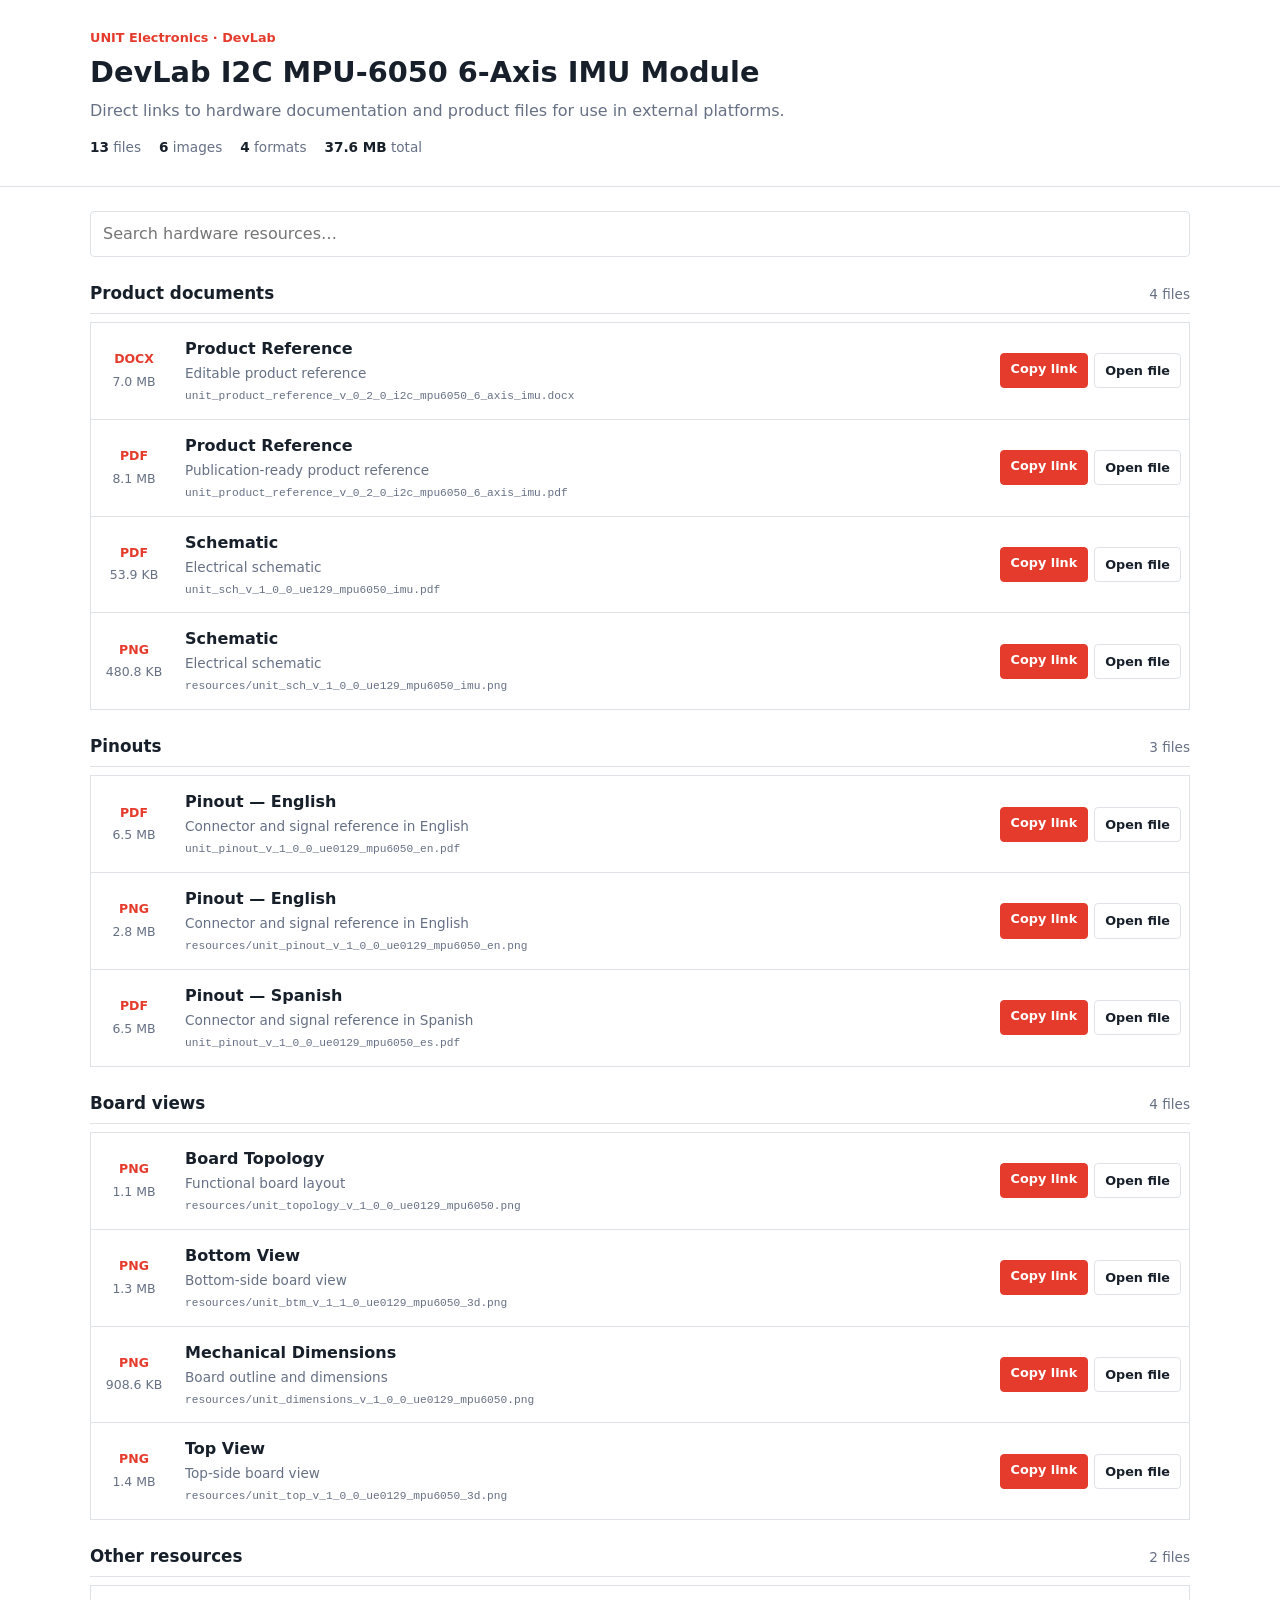
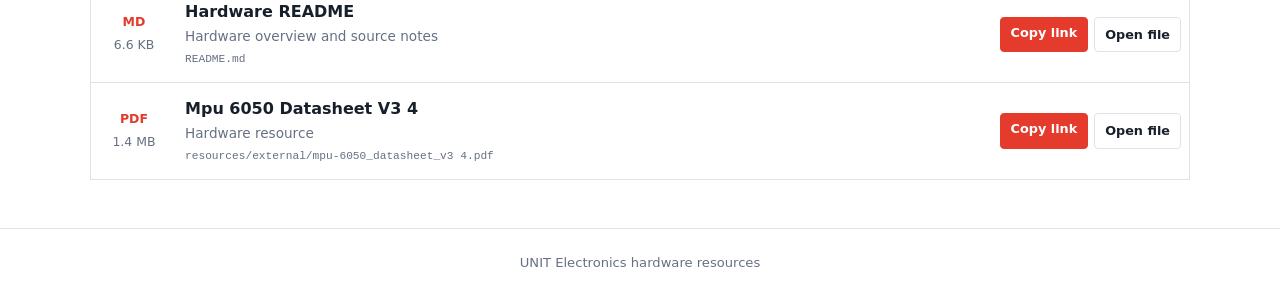
==== docs/hardware/index.html @ fb1d8a58 "Auto-update hardware documentation [skip ci]" ====
<!DOCTYPE html>
<html lang="en">
<head>
  <meta charset="UTF-8">
  <meta name="viewport" content="width=device-width, initial-scale=1.0">
  <meta name="description" content="DevLab I2C MPU-6050 6-Axis IMU Module hardware documentation and downloads">
  <title>DevLab I2C MPU-6050 6-Axis IMU Module | Hardware Resources</title>
  <style>
    :root {
      --ink: #17202a;
      --muted: #667085;
      --line: #dfe3e8;
      --brand: #e53b2c;
    }
    * { box-sizing: border-box; }
    body {
      margin: 0;
      color: var(--ink);
      font: 16px/1.5 Inter, ui-sans-serif, system-ui, -apple-system, sans-serif;
    }
    .site-header { border-bottom: 1px solid var(--line); }
    .header-content, main {
      width: min(1100px, calc(100% - 32px));
      margin: 0 auto;
    }
    .header-content { padding: 28px 0; }
    .eyebrow {
      margin: 0 0 4px;
      color: var(--brand);
      font-size: .8rem;
      font-weight: 700;
    }
    h1 { margin: 0; font-size: 1.8rem; }
    .subtitle { margin: 5px 0 0; color: var(--muted); }
    .summary {
      display: flex;
      flex-wrap: wrap;
      gap: 18px;
      margin-top: 14px;
      color: var(--muted);
      font-size: .85rem;
    }
    .summary strong { color: var(--ink); }
    main { padding: 24px 0 48px; }
    .toolbar { margin-bottom: 24px; }
    .search {
      width: 100%;
      padding: 10px 12px;
      border: 1px solid var(--line);
      border-radius: 4px;
      color: var(--ink);
      font: inherit;
    }
    .search:focus { outline: 2px solid #f6c4bf; border-color: var(--brand); }
    .resource-section { margin-top: 24px; }
    .section-heading {
      display: flex;
      align-items: baseline;
      justify-content: space-between;
      margin-bottom: 8px;
      border-bottom: 1px solid var(--line);
    }
    .section-heading h2 { margin: 0 0 7px; font-size: 1.05rem; }
    .section-heading span { color: var(--muted); font-size: .85rem; }
    .resource-list { border-top: 1px solid var(--line); }
    .resource-item {
      display: grid;
      grid-template-columns: 70px minmax(0, 1fr) auto;
      align-items: center;
      gap: 16px;
      padding: 14px 8px;
      border: 1px solid var(--line);
      border-top: 0;
    }
    .file-meta { display: grid; gap: 4px; text-align: center; }
    .file-type {
      color: var(--brand);
      font-size: .78rem;
    }
    .file-size { color: var(--muted); font-size: .78rem; }
    .resource-details { min-width: 0; }
    .resource-item h3 { margin: 0; font-size: 1rem; }
    .resource-item p {
      display: inline;
      margin: 0 8px 0 0;
      color: var(--muted);
      font-size: .85rem;
    }
    .resource-item code {
      display: block;
      overflow: hidden;
      margin-top: 3px;
      color: var(--muted);
      font-size: .7rem;
      text-overflow: ellipsis;
      white-space: nowrap;
    }
    .actions { display: flex; gap: 6px; }
    .button {
      display: inline-flex;
      justify-content: center;
      padding: 7px 10px;
      border: 1px solid var(--line);
      border-radius: 4px;
      color: var(--ink);
      background: #fff;
      cursor: pointer;
      text-decoration: none;
      font-size: .8rem;
      font-weight: 600;
      font-family: inherit;
    }
    .button:hover { border-color: #aeb4bd; }
    .button.primary { color: #fff; border-color: var(--brand); background: var(--brand); }
    .empty-state { display: none; padding: 32px 0; color: var(--muted); text-align: center; }
    footer { padding: 24px 16px; border-top: 1px solid var(--line); color: var(--muted); text-align: center; font-size: .82rem; }
    [hidden] { display: none !important; }
    .visually-hidden {
      position: absolute;
      width: 1px;
      height: 1px;
      padding: 0;
      margin: -1px;
      overflow: hidden;
      clip: rect(0, 0, 0, 0);
      white-space: nowrap;
      border: 0;
    }
    @media (max-width: 680px) {
      .resource-item { grid-template-columns: 52px minmax(0, 1fr); }
      .actions { grid-column: 1 / -1; padding-left: 68px; }
    }
  </style>
</head>
<body>
  <header class="site-header">
    <div class="header-content">
      <p class="eyebrow">UNIT Electronics · DevLab</p>
      <h1>DevLab I2C MPU-6050 6-Axis IMU Module</h1>
      <p class="subtitle">Direct links to hardware documentation and product files for use in external platforms.</p>
      <div class="summary" aria-label="Resource summary">
        <span><strong>13</strong> files</span>
        <span><strong>6</strong> images</span>
        <span><strong>4</strong> formats</span>
        <span><strong>37.6 MB</strong> total</span>
      </div>
    </div>
  </header>
  <main>
    <div class="toolbar">
      <label for="resource-search" class="visually-hidden">Search hardware resources</label>
      <input id="resource-search" class="search" type="search" placeholder="Search hardware resources…" autocomplete="off">
    </div>

      <section class="resource-section">
        <div class="section-heading">
          <h2>Product documents</h2>
          <span>4 files</span>
        </div>
        <div class="resource-list">
        <article class="resource-item" data-search="product reference unit_product_reference_v_0_2_0_i2c_mpu6050_6_axis_imu.docx editable product reference">
          <div class="file-meta">
            <strong class="file-type">DOCX</strong>
            <span class="file-size">7.0 MB</span>
          </div>
          <div class="resource-details">
            <h3>Product Reference</h3>
            <p>Editable product reference</p>
            <code title="unit_product_reference_v_0_2_0_i2c_mpu6050_6_axis_imu.docx">unit_product_reference_v_0_2_0_i2c_mpu6050_6_axis_imu.docx</code>
          </div>
          <div class="actions">
            <button class="button primary copy-link" type="button" data-url="unit_product_reference_v_0_2_0_i2c_mpu6050_6_axis_imu.docx">Copy link</button>
            <a class="button" href="unit_product_reference_v_0_2_0_i2c_mpu6050_6_axis_imu.docx" target="_blank" rel="noopener">Open file</a>
          </div>
        </article>

        <article class="resource-item" data-search="product reference unit_product_reference_v_0_2_0_i2c_mpu6050_6_axis_imu.pdf publication-ready product reference">
          <div class="file-meta">
            <strong class="file-type">PDF</strong>
            <span class="file-size">8.1 MB</span>
          </div>
          <div class="resource-details">
            <h3>Product Reference</h3>
            <p>Publication-ready product reference</p>
            <code title="unit_product_reference_v_0_2_0_i2c_mpu6050_6_axis_imu.pdf">unit_product_reference_v_0_2_0_i2c_mpu6050_6_axis_imu.pdf</code>
          </div>
          <div class="actions">
            <button class="button primary copy-link" type="button" data-url="unit_product_reference_v_0_2_0_i2c_mpu6050_6_axis_imu.pdf">Copy link</button>
            <a class="button" href="unit_product_reference_v_0_2_0_i2c_mpu6050_6_axis_imu.pdf" target="_blank" rel="noopener">Open file</a>
          </div>
        </article>

        <article class="resource-item" data-search="schematic unit_sch_v_1_0_0_ue129_mpu6050_imu.pdf electrical schematic">
          <div class="file-meta">
            <strong class="file-type">PDF</strong>
            <span class="file-size">53.9 KB</span>
          </div>
          <div class="resource-details">
            <h3>Schematic</h3>
            <p>Electrical schematic</p>
            <code title="unit_sch_v_1_0_0_ue129_mpu6050_imu.pdf">unit_sch_v_1_0_0_ue129_mpu6050_imu.pdf</code>
          </div>
          <div class="actions">
            <button class="button primary copy-link" type="button" data-url="unit_sch_v_1_0_0_ue129_mpu6050_imu.pdf">Copy link</button>
            <a class="button" href="unit_sch_v_1_0_0_ue129_mpu6050_imu.pdf" target="_blank" rel="noopener">Open file</a>
          </div>
        </article>

        <article class="resource-item" data-search="schematic resources/unit_sch_v_1_0_0_ue129_mpu6050_imu.png electrical schematic">
          <div class="file-meta">
            <strong class="file-type">PNG</strong>
            <span class="file-size">480.8 KB</span>
          </div>
          <div class="resource-details">
            <h3>Schematic</h3>
            <p>Electrical schematic</p>
            <code title="resources/unit_sch_v_1_0_0_ue129_mpu6050_imu.png">resources/unit_sch_v_1_0_0_ue129_mpu6050_imu.png</code>
          </div>
          <div class="actions">
            <button class="button primary copy-link" type="button" data-url="resources/unit_sch_v_1_0_0_ue129_mpu6050_imu.png">Copy link</button>
            <a class="button" href="resources/unit_sch_v_1_0_0_ue129_mpu6050_imu.png" target="_blank" rel="noopener">Open file</a>
          </div>
        </article>
        </div>
      </section>
      <section class="resource-section">
        <div class="section-heading">
          <h2>Pinouts</h2>
          <span>3 files</span>
        </div>
        <div class="resource-list">
        <article class="resource-item" data-search="pinout — english unit_pinout_v_1_0_0_ue0129_mpu6050_en.pdf connector and signal reference in english">
          <div class="file-meta">
            <strong class="file-type">PDF</strong>
            <span class="file-size">6.5 MB</span>
          </div>
          <div class="resource-details">
            <h3>Pinout — English</h3>
            <p>Connector and signal reference in English</p>
            <code title="unit_pinout_v_1_0_0_ue0129_mpu6050_en.pdf">unit_pinout_v_1_0_0_ue0129_mpu6050_en.pdf</code>
          </div>
          <div class="actions">
            <button class="button primary copy-link" type="button" data-url="unit_pinout_v_1_0_0_ue0129_mpu6050_en.pdf">Copy link</button>
            <a class="button" href="unit_pinout_v_1_0_0_ue0129_mpu6050_en.pdf" target="_blank" rel="noopener">Open file</a>
          </div>
        </article>

        <article class="resource-item" data-search="pinout — english resources/unit_pinout_v_1_0_0_ue0129_mpu6050_en.png connector and signal reference in english">
          <div class="file-meta">
            <strong class="file-type">PNG</strong>
            <span class="file-size">2.8 MB</span>
          </div>
          <div class="resource-details">
            <h3>Pinout — English</h3>
            <p>Connector and signal reference in English</p>
            <code title="resources/unit_pinout_v_1_0_0_ue0129_mpu6050_en.png">resources/unit_pinout_v_1_0_0_ue0129_mpu6050_en.png</code>
          </div>
          <div class="actions">
            <button class="button primary copy-link" type="button" data-url="resources/unit_pinout_v_1_0_0_ue0129_mpu6050_en.png">Copy link</button>
            <a class="button" href="resources/unit_pinout_v_1_0_0_ue0129_mpu6050_en.png" target="_blank" rel="noopener">Open file</a>
          </div>
        </article>

        <article class="resource-item" data-search="pinout — spanish unit_pinout_v_1_0_0_ue0129_mpu6050_es.pdf connector and signal reference in spanish">
          <div class="file-meta">
            <strong class="file-type">PDF</strong>
            <span class="file-size">6.5 MB</span>
          </div>
          <div class="resource-details">
            <h3>Pinout — Spanish</h3>
            <p>Connector and signal reference in Spanish</p>
            <code title="unit_pinout_v_1_0_0_ue0129_mpu6050_es.pdf">unit_pinout_v_1_0_0_ue0129_mpu6050_es.pdf</code>
          </div>
          <div class="actions">
            <button class="button primary copy-link" type="button" data-url="unit_pinout_v_1_0_0_ue0129_mpu6050_es.pdf">Copy link</button>
            <a class="button" href="unit_pinout_v_1_0_0_ue0129_mpu6050_es.pdf" target="_blank" rel="noopener">Open file</a>
          </div>
        </article>
        </div>
      </section>
      <section class="resource-section">
        <div class="section-heading">
          <h2>Board views</h2>
          <span>4 files</span>
        </div>
        <div class="resource-list">
        <article class="resource-item" data-search="board topology resources/unit_topology_v_1_0_0_ue0129_mpu6050.png functional board layout">
          <div class="file-meta">
            <strong class="file-type">PNG</strong>
            <span class="file-size">1.1 MB</span>
          </div>
          <div class="resource-details">
            <h3>Board Topology</h3>
            <p>Functional board layout</p>
            <code title="resources/unit_topology_v_1_0_0_ue0129_mpu6050.png">resources/unit_topology_v_1_0_0_ue0129_mpu6050.png</code>
          </div>
          <div class="actions">
            <button class="button primary copy-link" type="button" data-url="resources/unit_topology_v_1_0_0_ue0129_mpu6050.png">Copy link</button>
            <a class="button" href="resources/unit_topology_v_1_0_0_ue0129_mpu6050.png" target="_blank" rel="noopener">Open file</a>
          </div>
        </article>

        <article class="resource-item" data-search="bottom view resources/unit_btm_v_1_1_0_ue0129_mpu6050_3d.png bottom-side board view">
          <div class="file-meta">
            <strong class="file-type">PNG</strong>
            <span class="file-size">1.3 MB</span>
          </div>
          <div class="resource-details">
            <h3>Bottom View</h3>
            <p>Bottom-side board view</p>
            <code title="resources/unit_btm_v_1_1_0_ue0129_mpu6050_3d.png">resources/unit_btm_v_1_1_0_ue0129_mpu6050_3d.png</code>
          </div>
          <div class="actions">
            <button class="button primary copy-link" type="button" data-url="resources/unit_btm_v_1_1_0_ue0129_mpu6050_3d.png">Copy link</button>
            <a class="button" href="resources/unit_btm_v_1_1_0_ue0129_mpu6050_3d.png" target="_blank" rel="noopener">Open file</a>
          </div>
        </article>

        <article class="resource-item" data-search="mechanical dimensions resources/unit_dimensions_v_1_0_0_ue0129_mpu6050.png board outline and dimensions">
          <div class="file-meta">
            <strong class="file-type">PNG</strong>
            <span class="file-size">908.6 KB</span>
          </div>
          <div class="resource-details">
            <h3>Mechanical Dimensions</h3>
            <p>Board outline and dimensions</p>
            <code title="resources/unit_dimensions_v_1_0_0_ue0129_mpu6050.png">resources/unit_dimensions_v_1_0_0_ue0129_mpu6050.png</code>
          </div>
          <div class="actions">
            <button class="button primary copy-link" type="button" data-url="resources/unit_dimensions_v_1_0_0_ue0129_mpu6050.png">Copy link</button>
            <a class="button" href="resources/unit_dimensions_v_1_0_0_ue0129_mpu6050.png" target="_blank" rel="noopener">Open file</a>
          </div>
        </article>

        <article class="resource-item" data-search="top view resources/unit_top_v_1_0_0_ue0129_mpu6050_3d.png top-side board view">
          <div class="file-meta">
            <strong class="file-type">PNG</strong>
            <span class="file-size">1.4 MB</span>
          </div>
          <div class="resource-details">
            <h3>Top View</h3>
            <p>Top-side board view</p>
            <code title="resources/unit_top_v_1_0_0_ue0129_mpu6050_3d.png">resources/unit_top_v_1_0_0_ue0129_mpu6050_3d.png</code>
          </div>
          <div class="actions">
            <button class="button primary copy-link" type="button" data-url="resources/unit_top_v_1_0_0_ue0129_mpu6050_3d.png">Copy link</button>
            <a class="button" href="resources/unit_top_v_1_0_0_ue0129_mpu6050_3d.png" target="_blank" rel="noopener">Open file</a>
          </div>
        </article>
        </div>
      </section>
      <section class="resource-section">
        <div class="section-heading">
          <h2>Other resources</h2>
          <span>2 files</span>
        </div>
        <div class="resource-list">
        <article class="resource-item" data-search="hardware readme readme.md hardware overview and source notes">
          <div class="file-meta">
            <strong class="file-type">MD</strong>
            <span class="file-size">6.6 KB</span>
          </div>
          <div class="resource-details">
            <h3>Hardware README</h3>
            <p>Hardware overview and source notes</p>
            <code title="README.md">README.md</code>
          </div>
          <div class="actions">
            <button class="button primary copy-link" type="button" data-url="README.md">Copy link</button>
            <a class="button" href="README.md" target="_blank" rel="noopener">Open file</a>
          </div>
        </article>

        <article class="resource-item" data-search="mpu 6050 datasheet v3 4 resources/external/mpu-6050_datasheet_v3 4.pdf hardware resource">
          <div class="file-meta">
            <strong class="file-type">PDF</strong>
            <span class="file-size">1.4 MB</span>
          </div>
          <div class="resource-details">
            <h3>Mpu 6050 Datasheet V3 4</h3>
            <p>Hardware resource</p>
            <code title="resources/external/mpu-6050_datasheet_v3 4.pdf">resources/external/mpu-6050_datasheet_v3 4.pdf</code>
          </div>
          <div class="actions">
            <button class="button primary copy-link" type="button" data-url="resources/external/mpu-6050_datasheet_v3%204.pdf">Copy link</button>
            <a class="button" href="resources/external/mpu-6050_datasheet_v3%204.pdf" target="_blank" rel="noopener">Open file</a>
          </div>
        </article>
        </div>
      </section>
    <p id="empty-state" class="empty-state">No resources match your search.</p>
  </main>
  <footer>UNIT Electronics hardware resources</footer>
  <script>
    const search = document.getElementById('resource-search');
    const sections = [...document.querySelectorAll('.resource-section')];
    const emptyState = document.getElementById('empty-state');
    const copyText = async (text) => {
      try {
        await navigator.clipboard.writeText(text);
      } catch (error) {
        const input = document.createElement('textarea');
        input.value = text;
        input.style.position = 'fixed';
        input.style.opacity = '0';
        document.body.appendChild(input);
        input.select();
        document.execCommand('copy');
        input.remove();
      }
    };
    document.querySelectorAll('.copy-link').forEach((button) => {
      button.addEventListener('click', async () => {
        const absoluteUrl = new URL(button.dataset.url, document.baseURI).href;
        await copyText(absoluteUrl);
        const originalLabel = button.textContent;
        button.textContent = 'Copied';
        setTimeout(() => { button.textContent = originalLabel; }, 1600);
      });
    });
    search.addEventListener('input', () => {
      const query = search.value.trim().toLowerCase();
      let visibleCards = 0;
      sections.forEach((section) => {
        let sectionCards = 0;
        section.querySelectorAll('.resource-item').forEach((card) => {
          const match = card.dataset.search.includes(query);
          card.hidden = !match;
          sectionCards += Number(match);
        });
        section.hidden = sectionCards === 0;
        visibleCards += sectionCards;
      });
      emptyState.style.display = visibleCards ? 'none' : 'block';
    });
  </script>
</body>
</html>
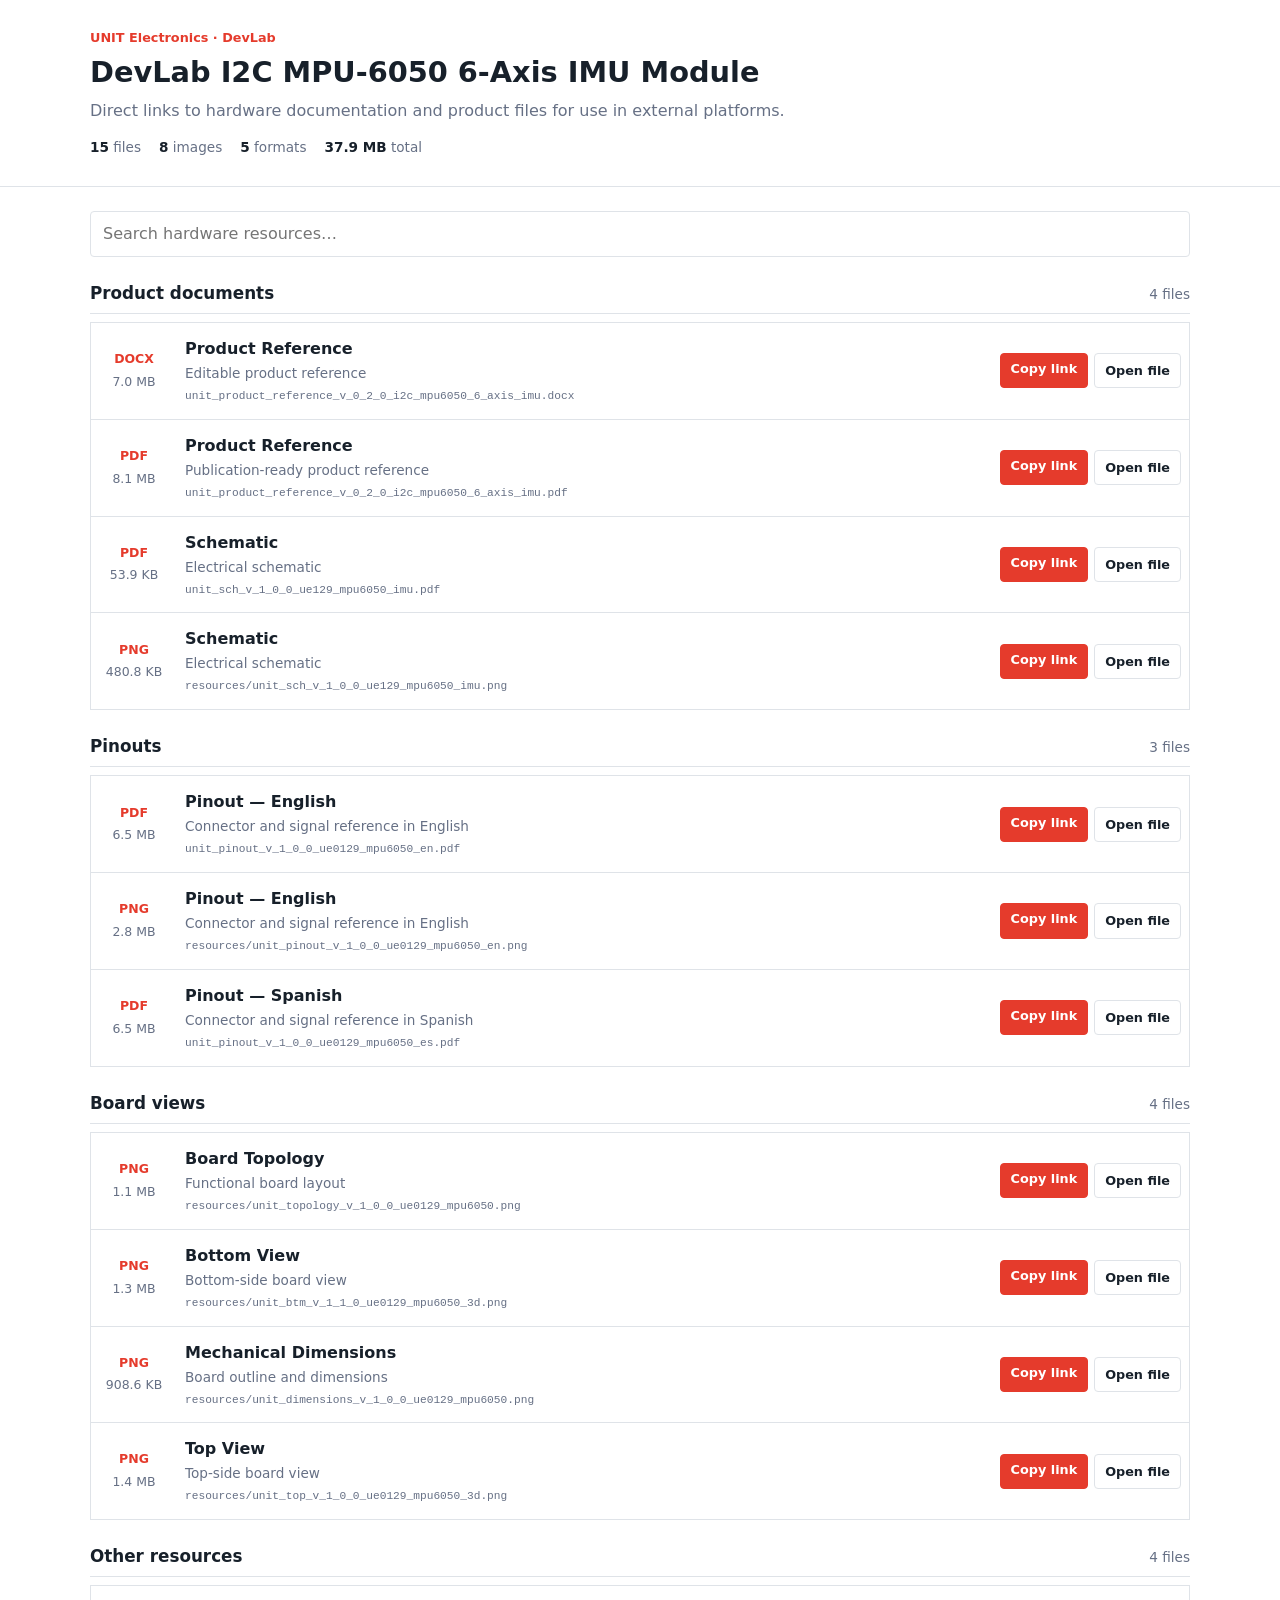
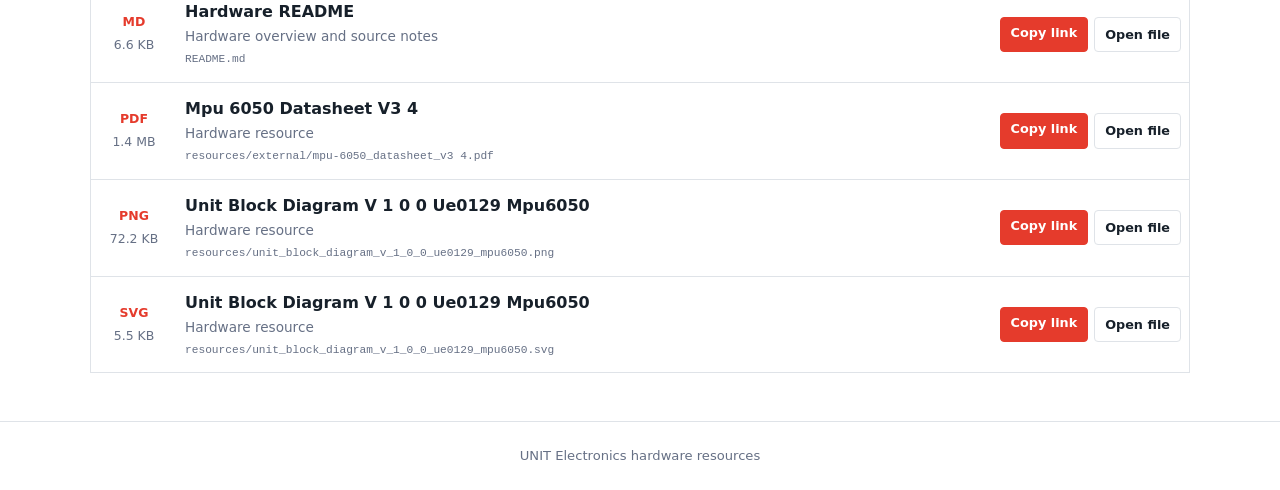
==== commit eeb06359: "Auto-update hardware documentation [skip ci]" ====
--- a/docs/hardware/index.html
+++ b/docs/hardware/index.html
@@ -139,10 +139,10 @@
       <h1>DevLab I2C MPU-6050 6-Axis IMU Module</h1>
       <p class="subtitle">Direct links to hardware documentation and product files for use in external platforms.</p>
       <div class="summary" aria-label="Resource summary">
-        <span><strong>13</strong> files</span>
-        <span><strong>6</strong> images</span>
-        <span><strong>4</strong> formats</span>
-        <span><strong>37.6 MB</strong> total</span>
+        <span><strong>15</strong> files</span>
+        <span><strong>8</strong> images</span>
+        <span><strong>5</strong> formats</span>
+        <span><strong>37.9 MB</strong> total</span>
       </div>
     </div>
   </header>
@@ -352,7 +352,7 @@
       <section class="resource-section">
         <div class="section-heading">
           <h2>Other resources</h2>
-          <span>2 files</span>
+          <span>4 files</span>
         </div>
         <div class="resource-list">
         <article class="resource-item" data-search="hardware readme readme.md hardware overview and source notes">
@@ -384,6 +384,38 @@
           <div class="actions">
             <button class="button primary copy-link" type="button" data-url="resources/external/mpu-6050_datasheet_v3%204.pdf">Copy link</button>
             <a class="button" href="resources/external/mpu-6050_datasheet_v3%204.pdf" target="_blank" rel="noopener">Open file</a>
+          </div>
+        </article>
+
+        <article class="resource-item" data-search="unit block diagram v 1 0 0 ue0129 mpu6050 resources/unit_block_diagram_v_1_0_0_ue0129_mpu6050.png hardware resource">
+          <div class="file-meta">
+            <strong class="file-type">PNG</strong>
+            <span class="file-size">72.2 KB</span>
+          </div>
+          <div class="resource-details">
+            <h3>Unit Block Diagram V 1 0 0 Ue0129 Mpu6050</h3>
+            <p>Hardware resource</p>
+            <code title="resources/unit_block_diagram_v_1_0_0_ue0129_mpu6050.png">resources/unit_block_diagram_v_1_0_0_ue0129_mpu6050.png</code>
+          </div>
+          <div class="actions">
+            <button class="button primary copy-link" type="button" data-url="resources/unit_block_diagram_v_1_0_0_ue0129_mpu6050.png">Copy link</button>
+            <a class="button" href="resources/unit_block_diagram_v_1_0_0_ue0129_mpu6050.png" target="_blank" rel="noopener">Open file</a>
+          </div>
+        </article>
+
+        <article class="resource-item" data-search="unit block diagram v 1 0 0 ue0129 mpu6050 resources/unit_block_diagram_v_1_0_0_ue0129_mpu6050.svg hardware resource">
+          <div class="file-meta">
+            <strong class="file-type">SVG</strong>
+            <span class="file-size">5.5 KB</span>
+          </div>
+          <div class="resource-details">
+            <h3>Unit Block Diagram V 1 0 0 Ue0129 Mpu6050</h3>
+            <p>Hardware resource</p>
+            <code title="resources/unit_block_diagram_v_1_0_0_ue0129_mpu6050.svg">resources/unit_block_diagram_v_1_0_0_ue0129_mpu6050.svg</code>
+          </div>
+          <div class="actions">
+            <button class="button primary copy-link" type="button" data-url="resources/unit_block_diagram_v_1_0_0_ue0129_mpu6050.svg">Copy link</button>
+            <a class="button" href="resources/unit_block_diagram_v_1_0_0_ue0129_mpu6050.svg" target="_blank" rel="noopener">Open file</a>
           </div>
         </article>
         </div>
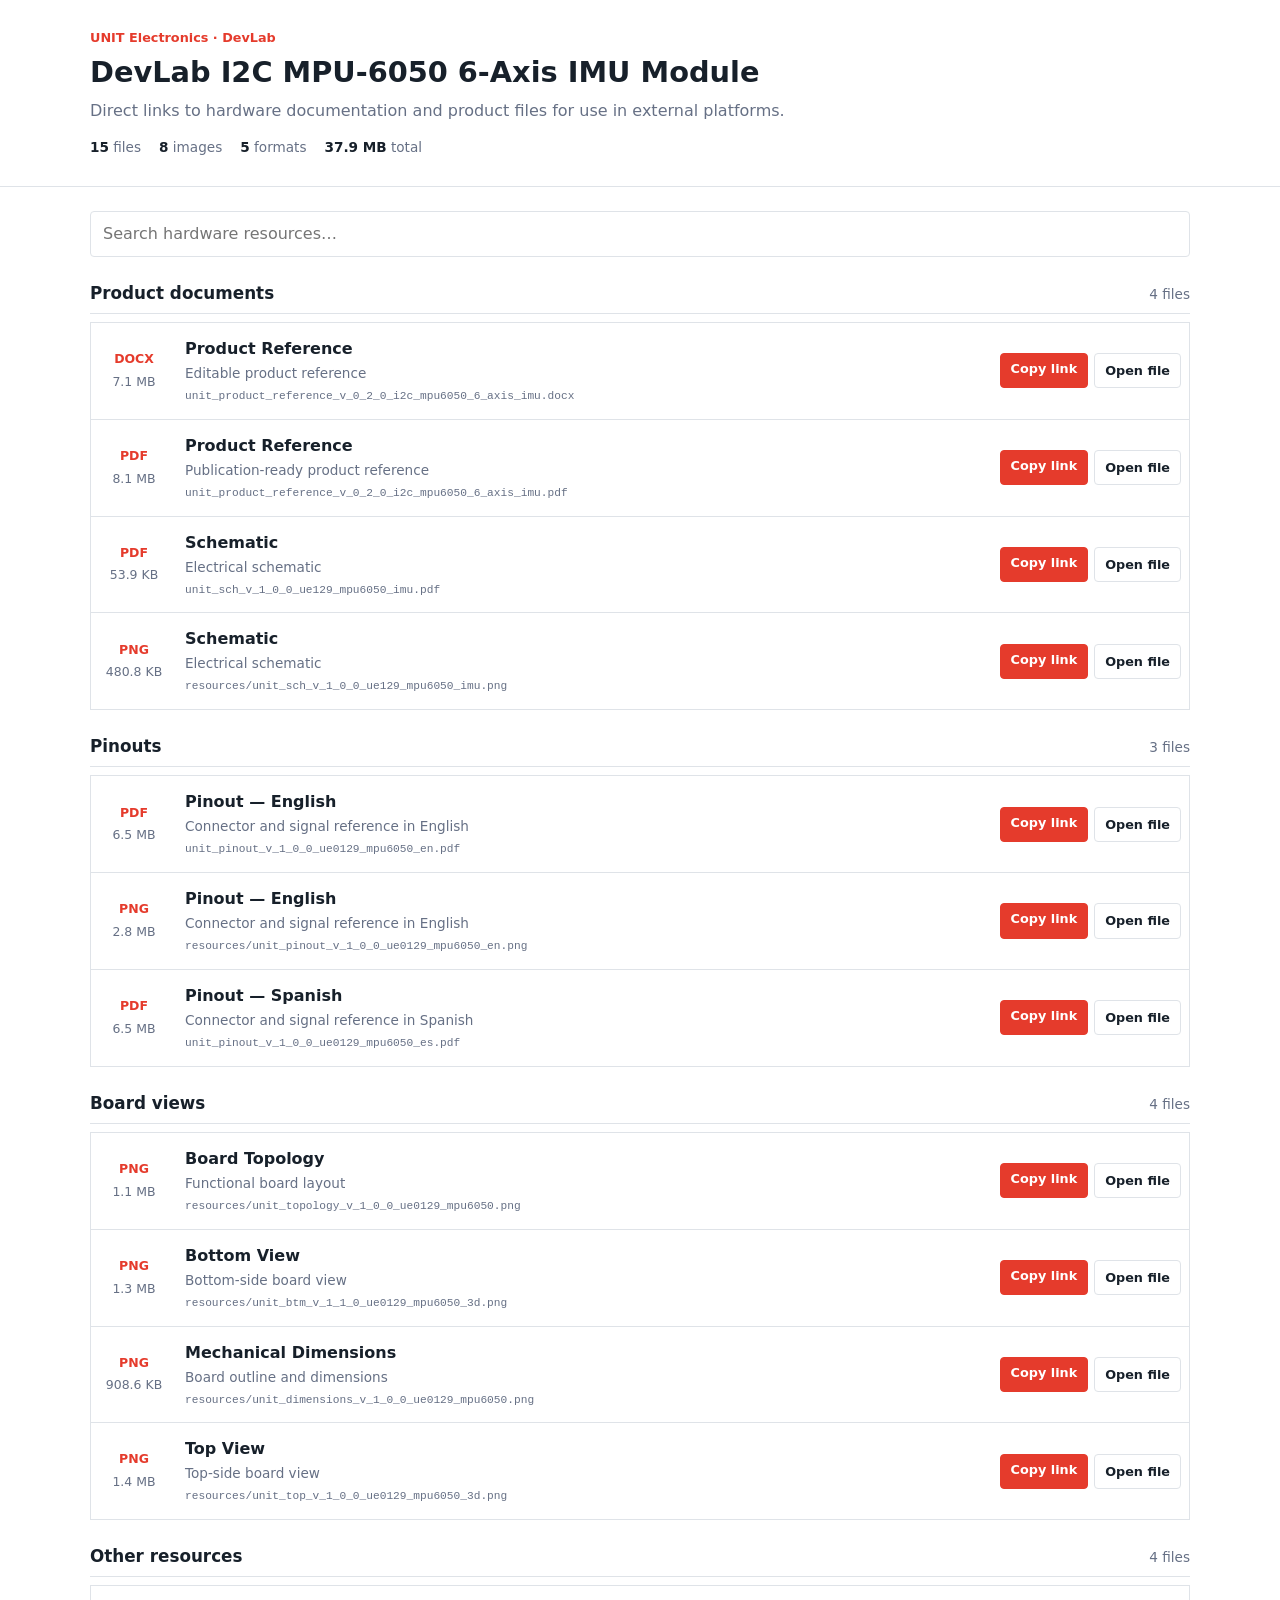
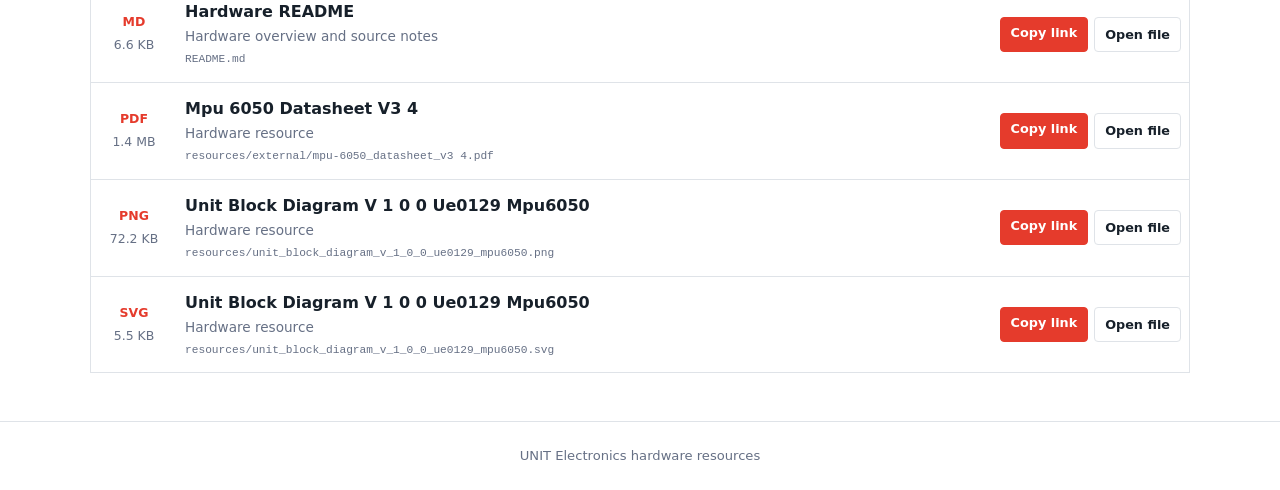
==== commit 531d1e74: "Auto-update hardware documentation [skip ci]" ====
--- a/docs/hardware/index.html
+++ b/docs/hardware/index.html
@@ -161,7 +161,7 @@
         <article class="resource-item" data-search="product reference unit_product_reference_v_0_2_0_i2c_mpu6050_6_axis_imu.docx editable product reference">
           <div class="file-meta">
             <strong class="file-type">DOCX</strong>
-            <span class="file-size">7.0 MB</span>
+            <span class="file-size">7.1 MB</span>
           </div>
           <div class="resource-details">
             <h3>Product Reference</h3>
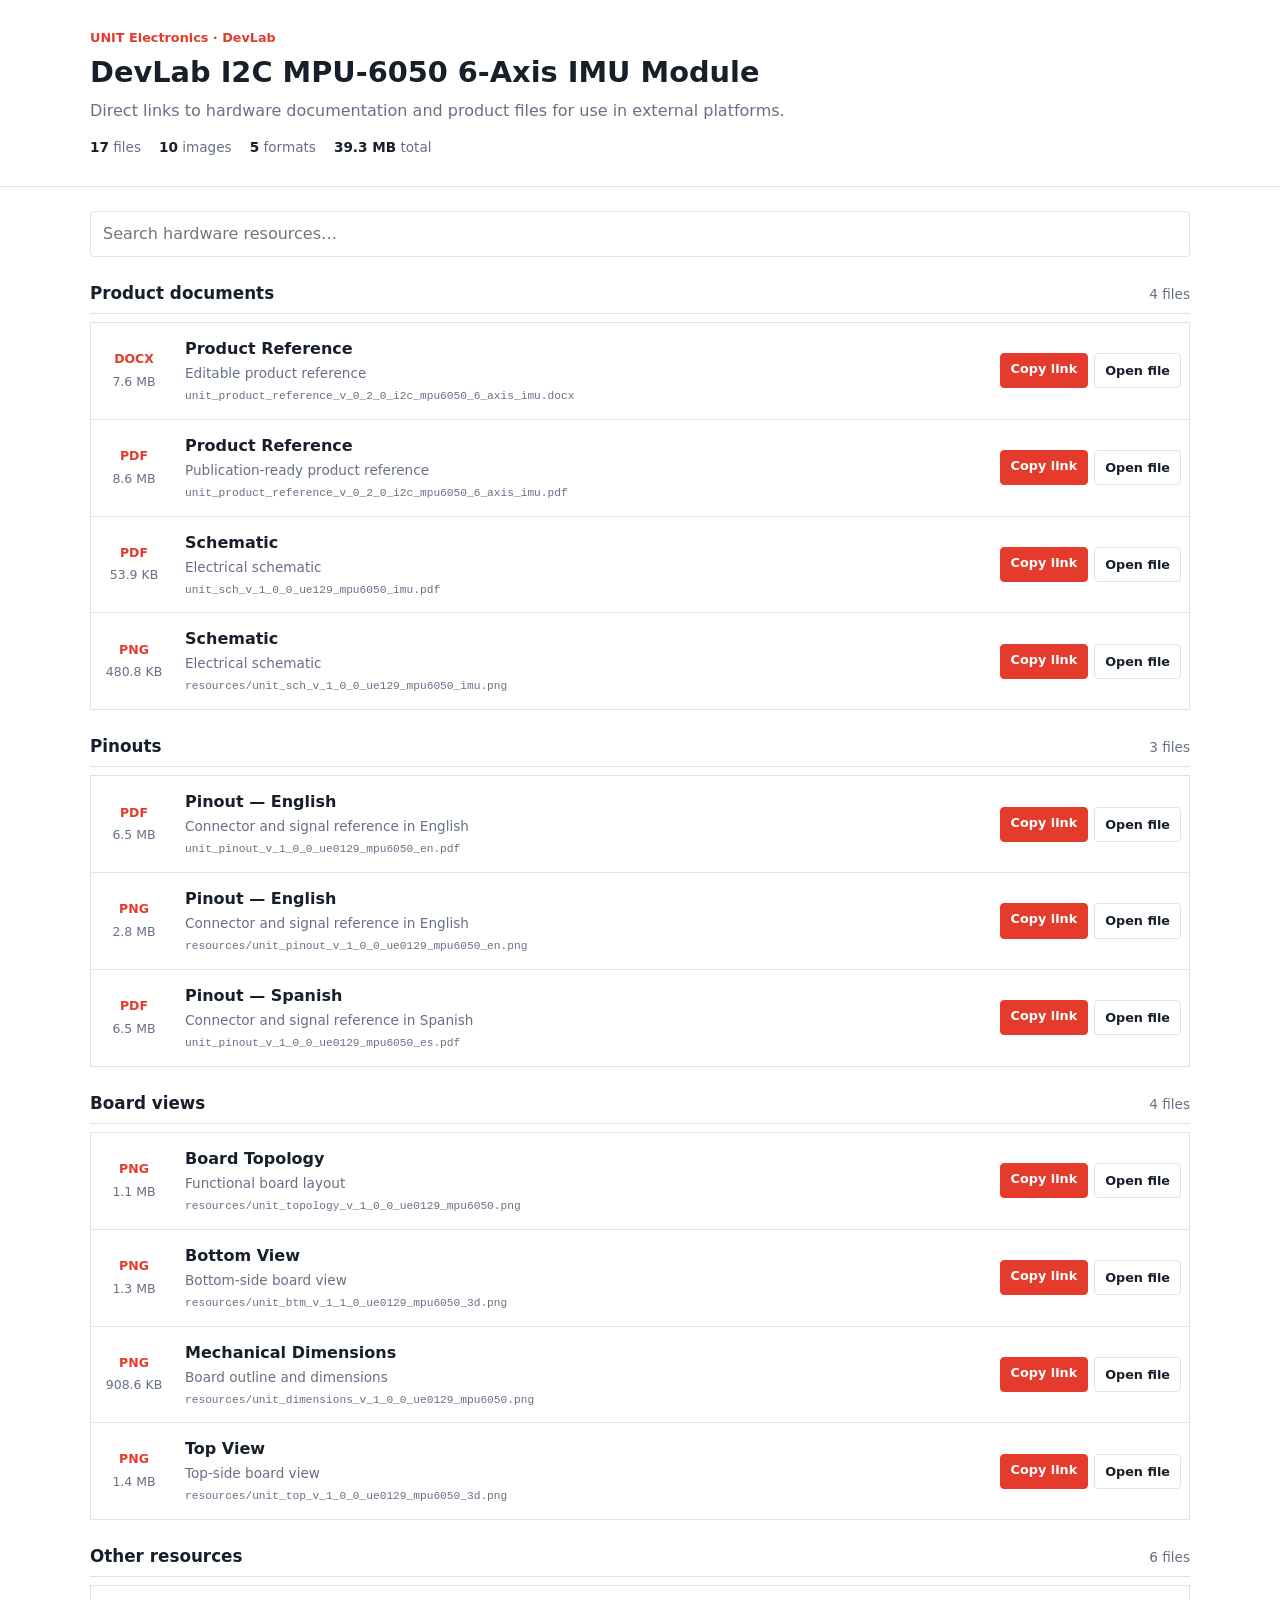
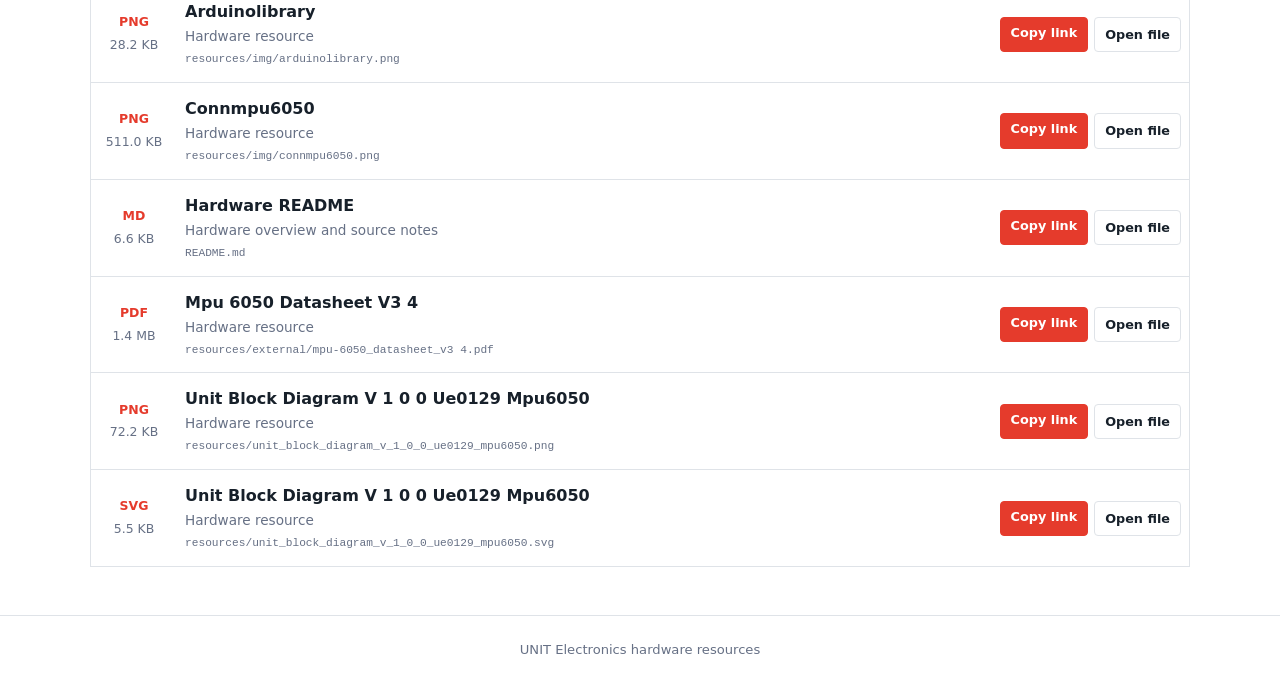
==== commit b06edef9: "Auto-update hardware documentation [skip ci]" ====
--- a/docs/hardware/index.html
+++ b/docs/hardware/index.html
@@ -139,10 +139,10 @@
       <h1>DevLab I2C MPU-6050 6-Axis IMU Module</h1>
       <p class="subtitle">Direct links to hardware documentation and product files for use in external platforms.</p>
       <div class="summary" aria-label="Resource summary">
-        <span><strong>15</strong> files</span>
-        <span><strong>8</strong> images</span>
+        <span><strong>17</strong> files</span>
+        <span><strong>10</strong> images</span>
         <span><strong>5</strong> formats</span>
-        <span><strong>37.9 MB</strong> total</span>
+        <span><strong>39.3 MB</strong> total</span>
       </div>
     </div>
   </header>
@@ -161,7 +161,7 @@
         <article class="resource-item" data-search="product reference unit_product_reference_v_0_2_0_i2c_mpu6050_6_axis_imu.docx editable product reference">
           <div class="file-meta">
             <strong class="file-type">DOCX</strong>
-            <span class="file-size">7.1 MB</span>
+            <span class="file-size">7.6 MB</span>
           </div>
           <div class="resource-details">
             <h3>Product Reference</h3>
@@ -177,7 +177,7 @@
         <article class="resource-item" data-search="product reference unit_product_reference_v_0_2_0_i2c_mpu6050_6_axis_imu.pdf publication-ready product reference">
           <div class="file-meta">
             <strong class="file-type">PDF</strong>
-            <span class="file-size">8.1 MB</span>
+            <span class="file-size">8.6 MB</span>
           </div>
           <div class="resource-details">
             <h3>Product Reference</h3>
@@ -352,9 +352,41 @@
       <section class="resource-section">
         <div class="section-heading">
           <h2>Other resources</h2>
-          <span>4 files</span>
+          <span>6 files</span>
         </div>
         <div class="resource-list">
+        <article class="resource-item" data-search="arduinolibrary resources/img/arduinolibrary.png hardware resource">
+          <div class="file-meta">
+            <strong class="file-type">PNG</strong>
+            <span class="file-size">28.2 KB</span>
+          </div>
+          <div class="resource-details">
+            <h3>Arduinolibrary</h3>
+            <p>Hardware resource</p>
+            <code title="resources/img/arduinolibrary.png">resources/img/arduinolibrary.png</code>
+          </div>
+          <div class="actions">
+            <button class="button primary copy-link" type="button" data-url="resources/img/arduinolibrary.png">Copy link</button>
+            <a class="button" href="resources/img/arduinolibrary.png" target="_blank" rel="noopener">Open file</a>
+          </div>
+        </article>
+
+        <article class="resource-item" data-search="connmpu6050 resources/img/connmpu6050.png hardware resource">
+          <div class="file-meta">
+            <strong class="file-type">PNG</strong>
+            <span class="file-size">511.0 KB</span>
+          </div>
+          <div class="resource-details">
+            <h3>Connmpu6050</h3>
+            <p>Hardware resource</p>
+            <code title="resources/img/connmpu6050.png">resources/img/connmpu6050.png</code>
+          </div>
+          <div class="actions">
+            <button class="button primary copy-link" type="button" data-url="resources/img/connmpu6050.png">Copy link</button>
+            <a class="button" href="resources/img/connmpu6050.png" target="_blank" rel="noopener">Open file</a>
+          </div>
+        </article>
+
         <article class="resource-item" data-search="hardware readme readme.md hardware overview and source notes">
           <div class="file-meta">
             <strong class="file-type">MD</strong>
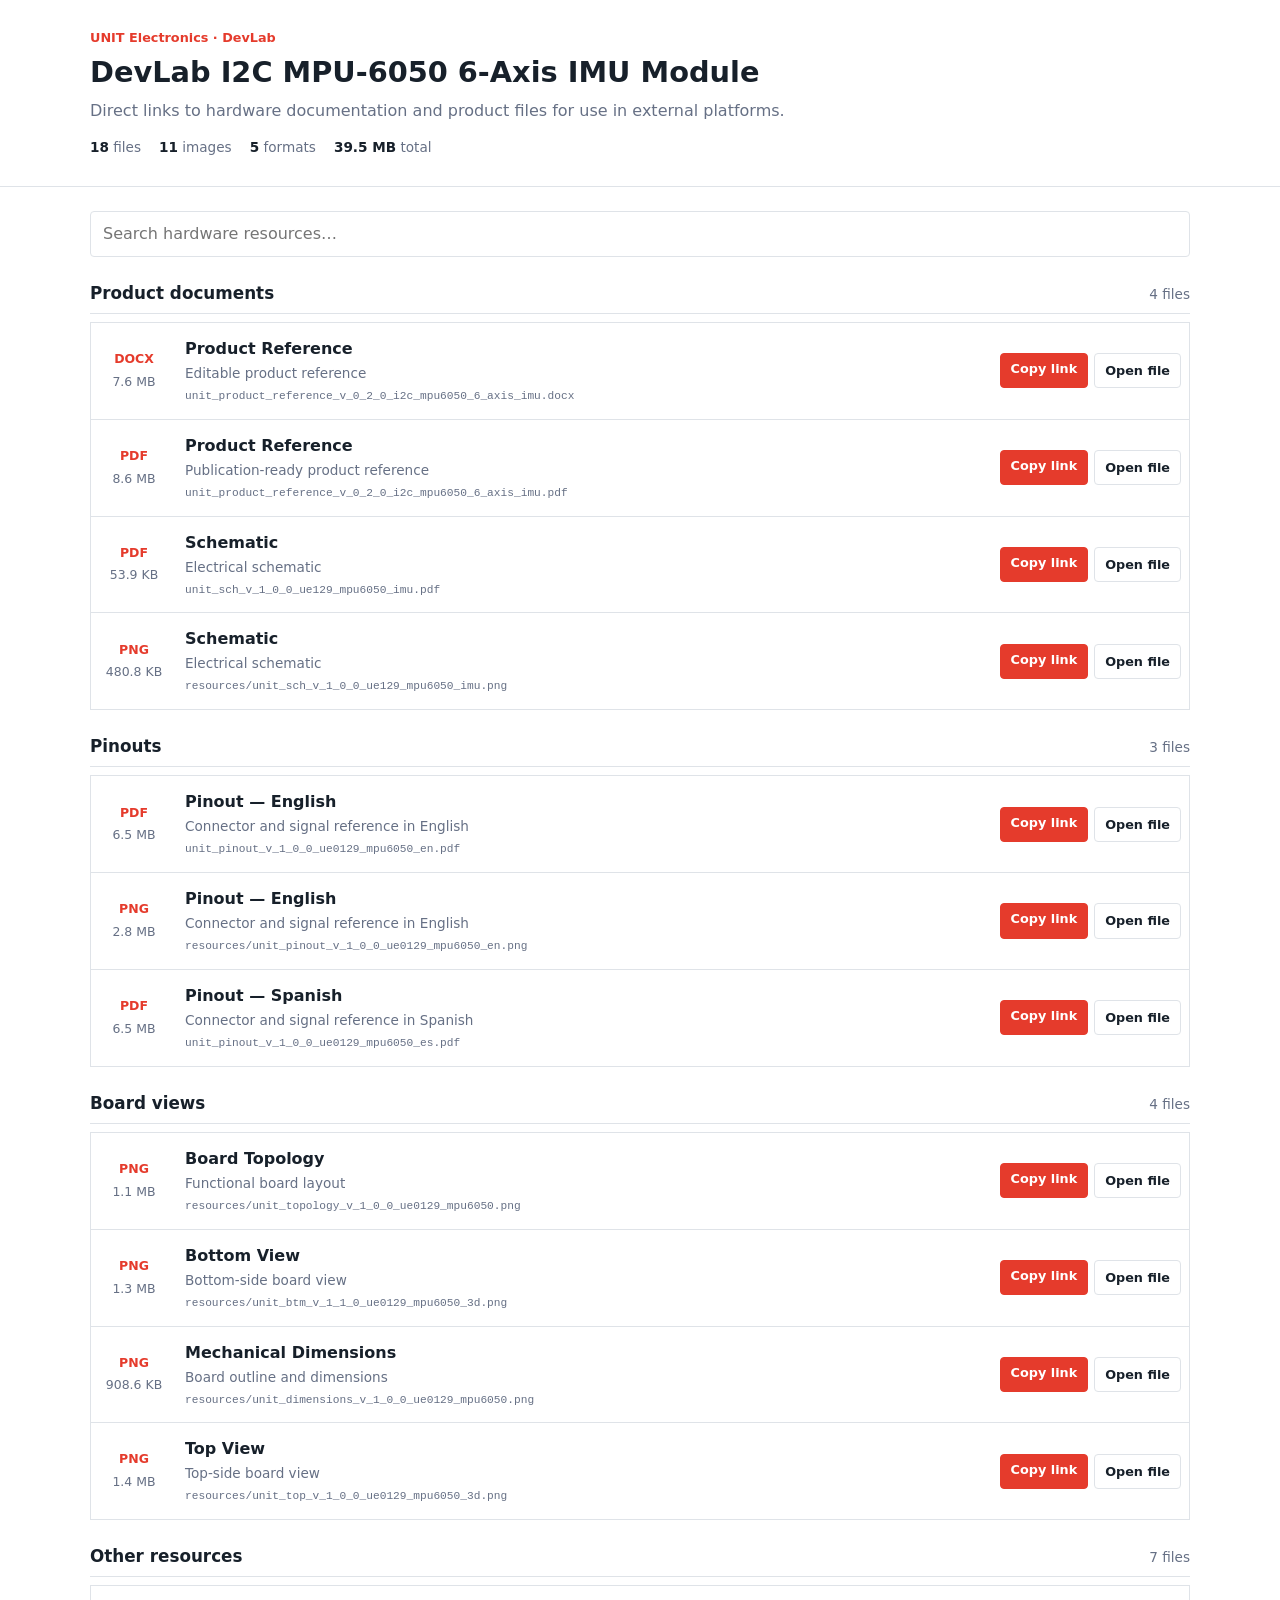
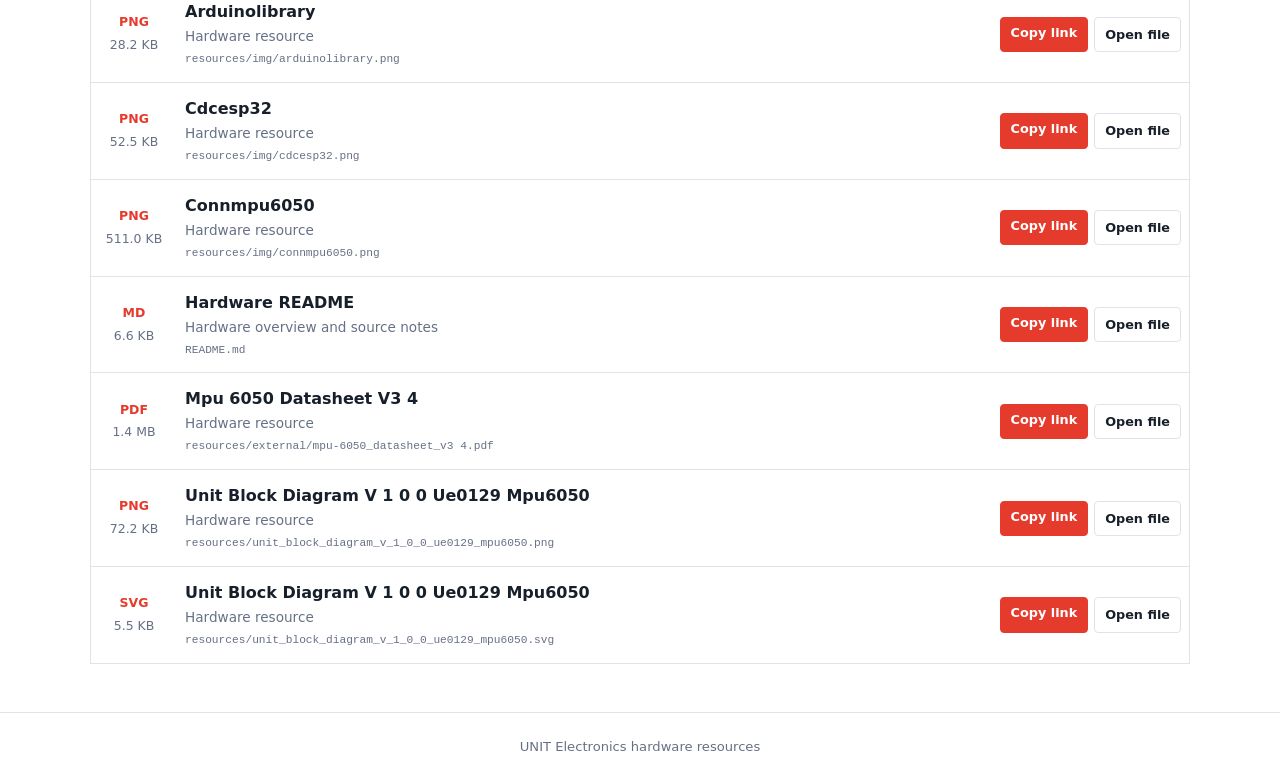
==== commit cd9a821a: "Auto-update hardware documentation [skip ci]" ====
--- a/docs/hardware/index.html
+++ b/docs/hardware/index.html
@@ -139,10 +139,10 @@
       <h1>DevLab I2C MPU-6050 6-Axis IMU Module</h1>
       <p class="subtitle">Direct links to hardware documentation and product files for use in external platforms.</p>
       <div class="summary" aria-label="Resource summary">
-        <span><strong>17</strong> files</span>
-        <span><strong>10</strong> images</span>
+        <span><strong>18</strong> files</span>
+        <span><strong>11</strong> images</span>
         <span><strong>5</strong> formats</span>
-        <span><strong>39.3 MB</strong> total</span>
+        <span><strong>39.5 MB</strong> total</span>
       </div>
     </div>
   </header>
@@ -352,7 +352,7 @@
       <section class="resource-section">
         <div class="section-heading">
           <h2>Other resources</h2>
-          <span>6 files</span>
+          <span>7 files</span>
         </div>
         <div class="resource-list">
         <article class="resource-item" data-search="arduinolibrary resources/img/arduinolibrary.png hardware resource">
@@ -368,6 +368,22 @@
           <div class="actions">
             <button class="button primary copy-link" type="button" data-url="resources/img/arduinolibrary.png">Copy link</button>
             <a class="button" href="resources/img/arduinolibrary.png" target="_blank" rel="noopener">Open file</a>
+          </div>
+        </article>
+
+        <article class="resource-item" data-search="cdcesp32 resources/img/cdcesp32.png hardware resource">
+          <div class="file-meta">
+            <strong class="file-type">PNG</strong>
+            <span class="file-size">52.5 KB</span>
+          </div>
+          <div class="resource-details">
+            <h3>Cdcesp32</h3>
+            <p>Hardware resource</p>
+            <code title="resources/img/cdcesp32.png">resources/img/cdcesp32.png</code>
+          </div>
+          <div class="actions">
+            <button class="button primary copy-link" type="button" data-url="resources/img/cdcesp32.png">Copy link</button>
+            <a class="button" href="resources/img/cdcesp32.png" target="_blank" rel="noopener">Open file</a>
           </div>
         </article>
 
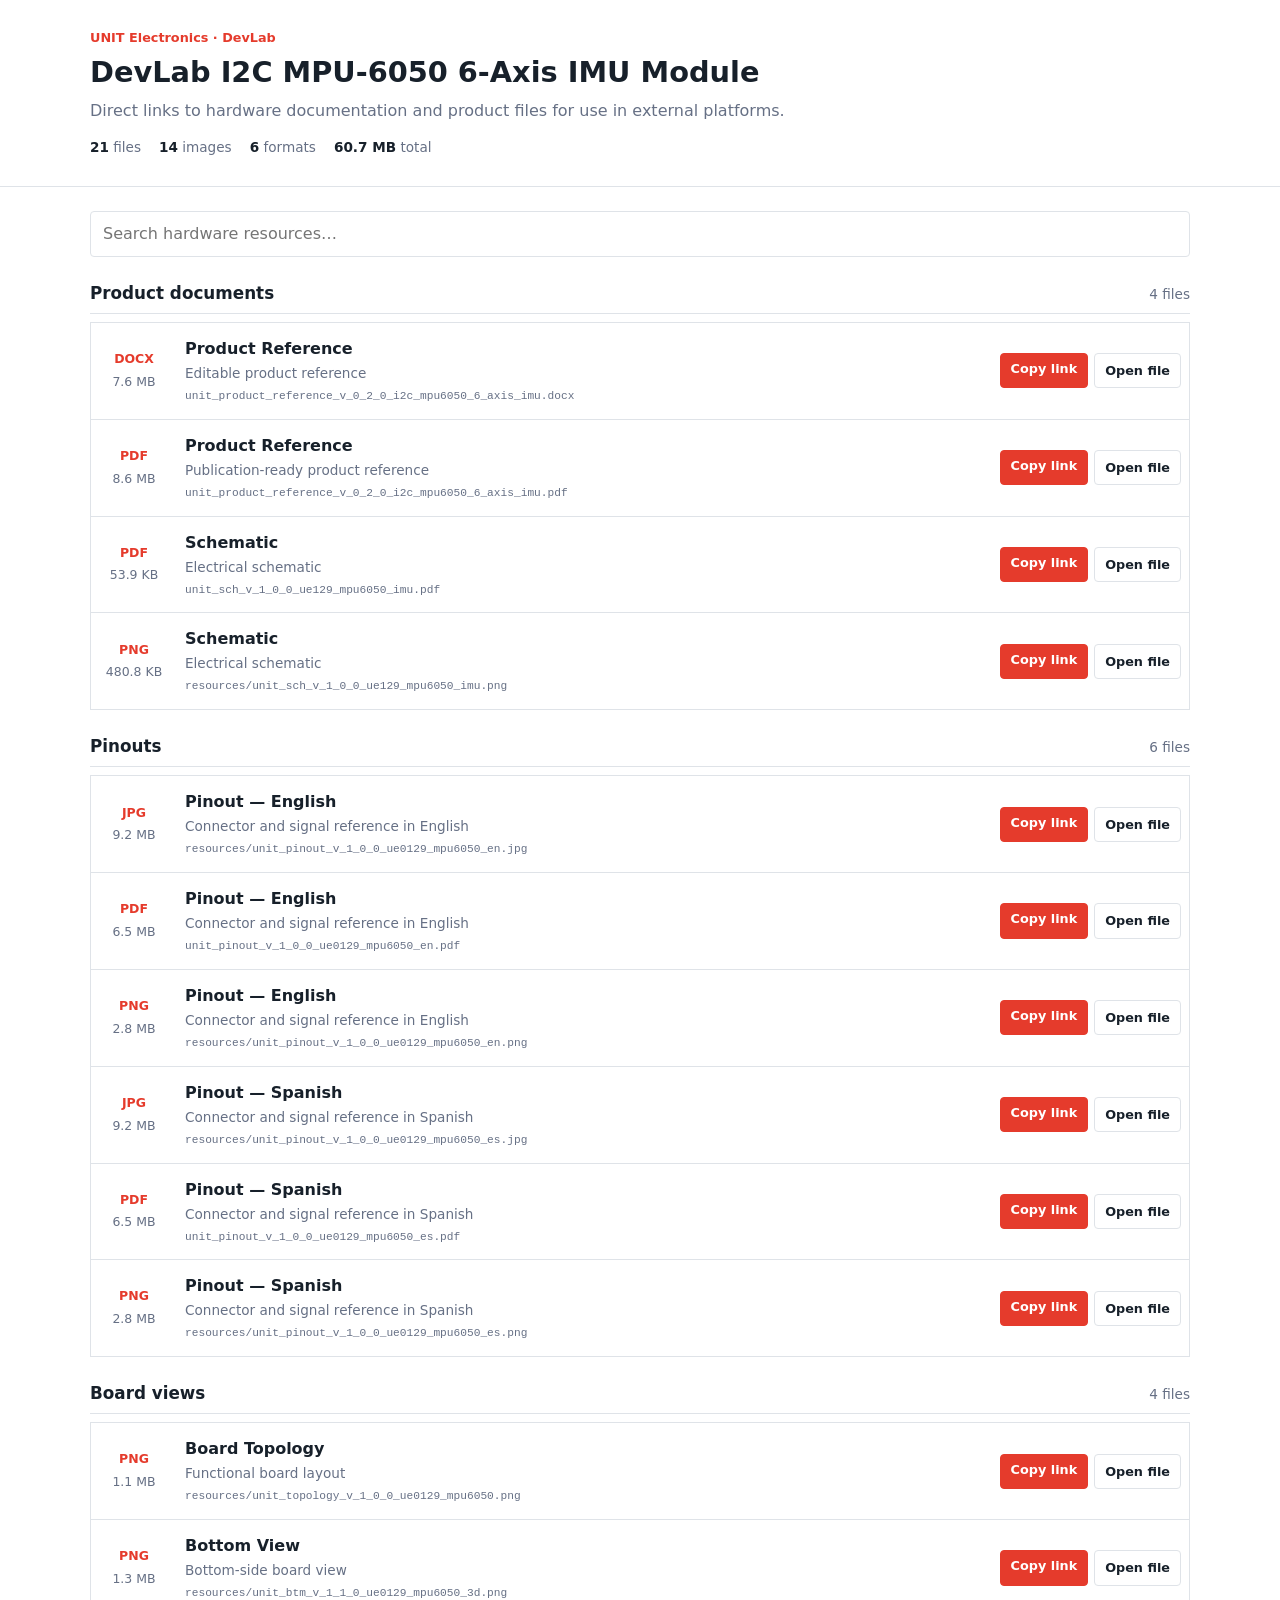
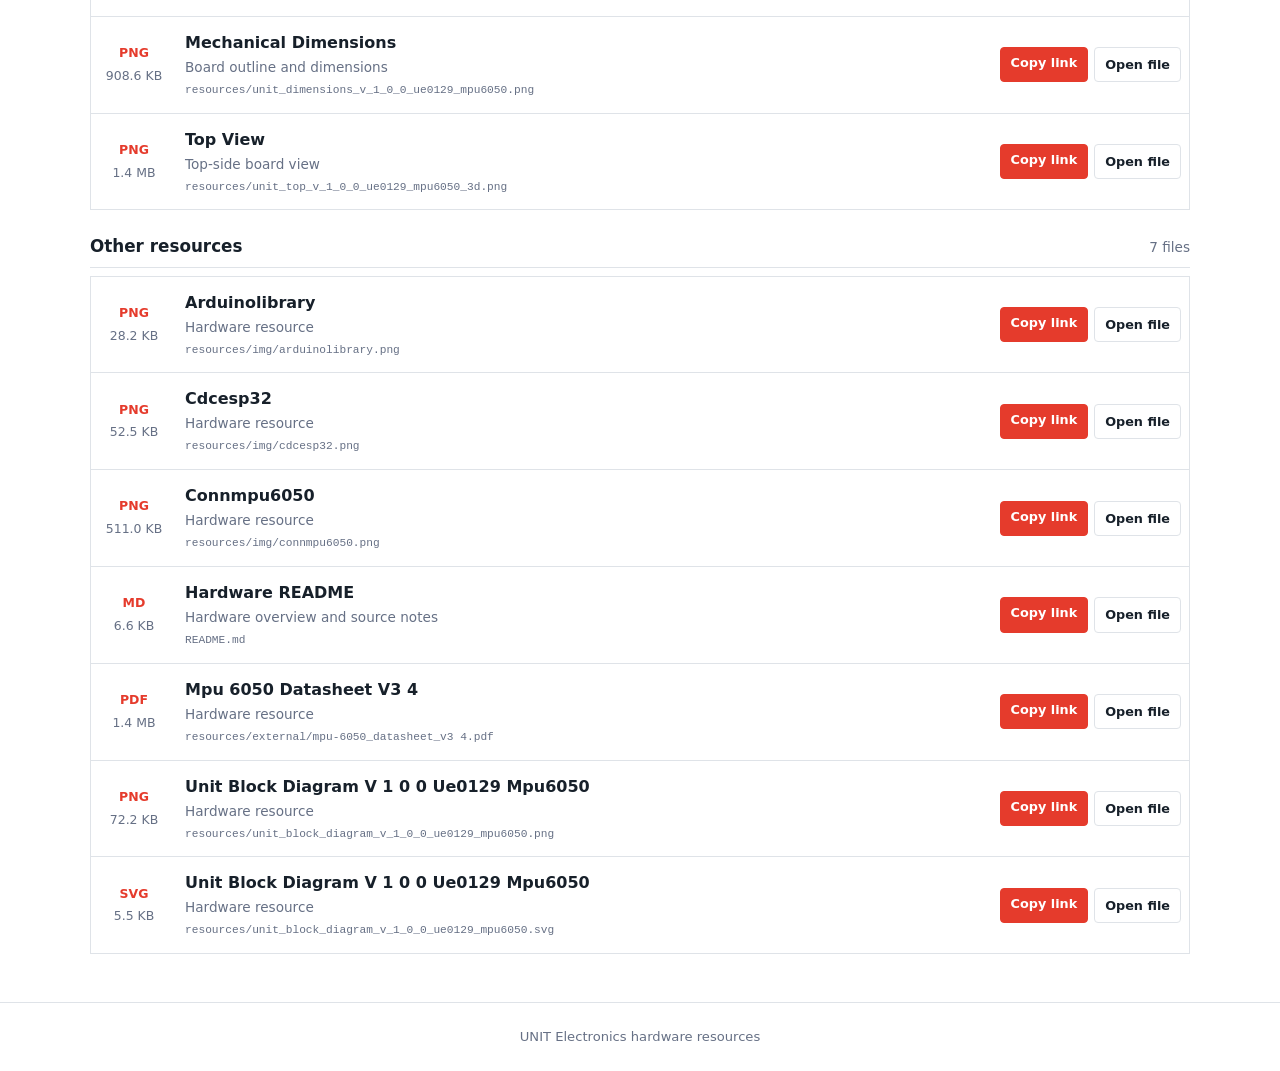
==== commit 8213c0fb: "Auto-update hardware documentation [skip ci]" ====
--- a/docs/hardware/index.html
+++ b/docs/hardware/index.html
@@ -139,10 +139,10 @@
       <h1>DevLab I2C MPU-6050 6-Axis IMU Module</h1>
       <p class="subtitle">Direct links to hardware documentation and product files for use in external platforms.</p>
       <div class="summary" aria-label="Resource summary">
-        <span><strong>18</strong> files</span>
-        <span><strong>11</strong> images</span>
-        <span><strong>5</strong> formats</span>
-        <span><strong>39.5 MB</strong> total</span>
+        <span><strong>21</strong> files</span>
+        <span><strong>14</strong> images</span>
+        <span><strong>6</strong> formats</span>
+        <span><strong>60.7 MB</strong> total</span>
       </div>
     </div>
   </header>
@@ -226,9 +226,25 @@
       <section class="resource-section">
         <div class="section-heading">
           <h2>Pinouts</h2>
-          <span>3 files</span>
+          <span>6 files</span>
         </div>
         <div class="resource-list">
+        <article class="resource-item" data-search="pinout — english resources/unit_pinout_v_1_0_0_ue0129_mpu6050_en.jpg connector and signal reference in english">
+          <div class="file-meta">
+            <strong class="file-type">JPG</strong>
+            <span class="file-size">9.2 MB</span>
+          </div>
+          <div class="resource-details">
+            <h3>Pinout — English</h3>
+            <p>Connector and signal reference in English</p>
+            <code title="resources/unit_pinout_v_1_0_0_ue0129_mpu6050_en.jpg">resources/unit_pinout_v_1_0_0_ue0129_mpu6050_en.jpg</code>
+          </div>
+          <div class="actions">
+            <button class="button primary copy-link" type="button" data-url="resources/unit_pinout_v_1_0_0_ue0129_mpu6050_en.jpg">Copy link</button>
+            <a class="button" href="resources/unit_pinout_v_1_0_0_ue0129_mpu6050_en.jpg" target="_blank" rel="noopener">Open file</a>
+          </div>
+        </article>
+
         <article class="resource-item" data-search="pinout — english unit_pinout_v_1_0_0_ue0129_mpu6050_en.pdf connector and signal reference in english">
           <div class="file-meta">
             <strong class="file-type">PDF</strong>
@@ -261,6 +277,22 @@
           </div>
         </article>
 
+        <article class="resource-item" data-search="pinout — spanish resources/unit_pinout_v_1_0_0_ue0129_mpu6050_es.jpg connector and signal reference in spanish">
+          <div class="file-meta">
+            <strong class="file-type">JPG</strong>
+            <span class="file-size">9.2 MB</span>
+          </div>
+          <div class="resource-details">
+            <h3>Pinout — Spanish</h3>
+            <p>Connector and signal reference in Spanish</p>
+            <code title="resources/unit_pinout_v_1_0_0_ue0129_mpu6050_es.jpg">resources/unit_pinout_v_1_0_0_ue0129_mpu6050_es.jpg</code>
+          </div>
+          <div class="actions">
+            <button class="button primary copy-link" type="button" data-url="resources/unit_pinout_v_1_0_0_ue0129_mpu6050_es.jpg">Copy link</button>
+            <a class="button" href="resources/unit_pinout_v_1_0_0_ue0129_mpu6050_es.jpg" target="_blank" rel="noopener">Open file</a>
+          </div>
+        </article>
+
         <article class="resource-item" data-search="pinout — spanish unit_pinout_v_1_0_0_ue0129_mpu6050_es.pdf connector and signal reference in spanish">
           <div class="file-meta">
             <strong class="file-type">PDF</strong>
@@ -274,6 +306,22 @@
           <div class="actions">
             <button class="button primary copy-link" type="button" data-url="unit_pinout_v_1_0_0_ue0129_mpu6050_es.pdf">Copy link</button>
             <a class="button" href="unit_pinout_v_1_0_0_ue0129_mpu6050_es.pdf" target="_blank" rel="noopener">Open file</a>
+          </div>
+        </article>
+
+        <article class="resource-item" data-search="pinout — spanish resources/unit_pinout_v_1_0_0_ue0129_mpu6050_es.png connector and signal reference in spanish">
+          <div class="file-meta">
+            <strong class="file-type">PNG</strong>
+            <span class="file-size">2.8 MB</span>
+          </div>
+          <div class="resource-details">
+            <h3>Pinout — Spanish</h3>
+            <p>Connector and signal reference in Spanish</p>
+            <code title="resources/unit_pinout_v_1_0_0_ue0129_mpu6050_es.png">resources/unit_pinout_v_1_0_0_ue0129_mpu6050_es.png</code>
+          </div>
+          <div class="actions">
+            <button class="button primary copy-link" type="button" data-url="resources/unit_pinout_v_1_0_0_ue0129_mpu6050_es.png">Copy link</button>
+            <a class="button" href="resources/unit_pinout_v_1_0_0_ue0129_mpu6050_es.png" target="_blank" rel="noopener">Open file</a>
           </div>
         </article>
         </div>
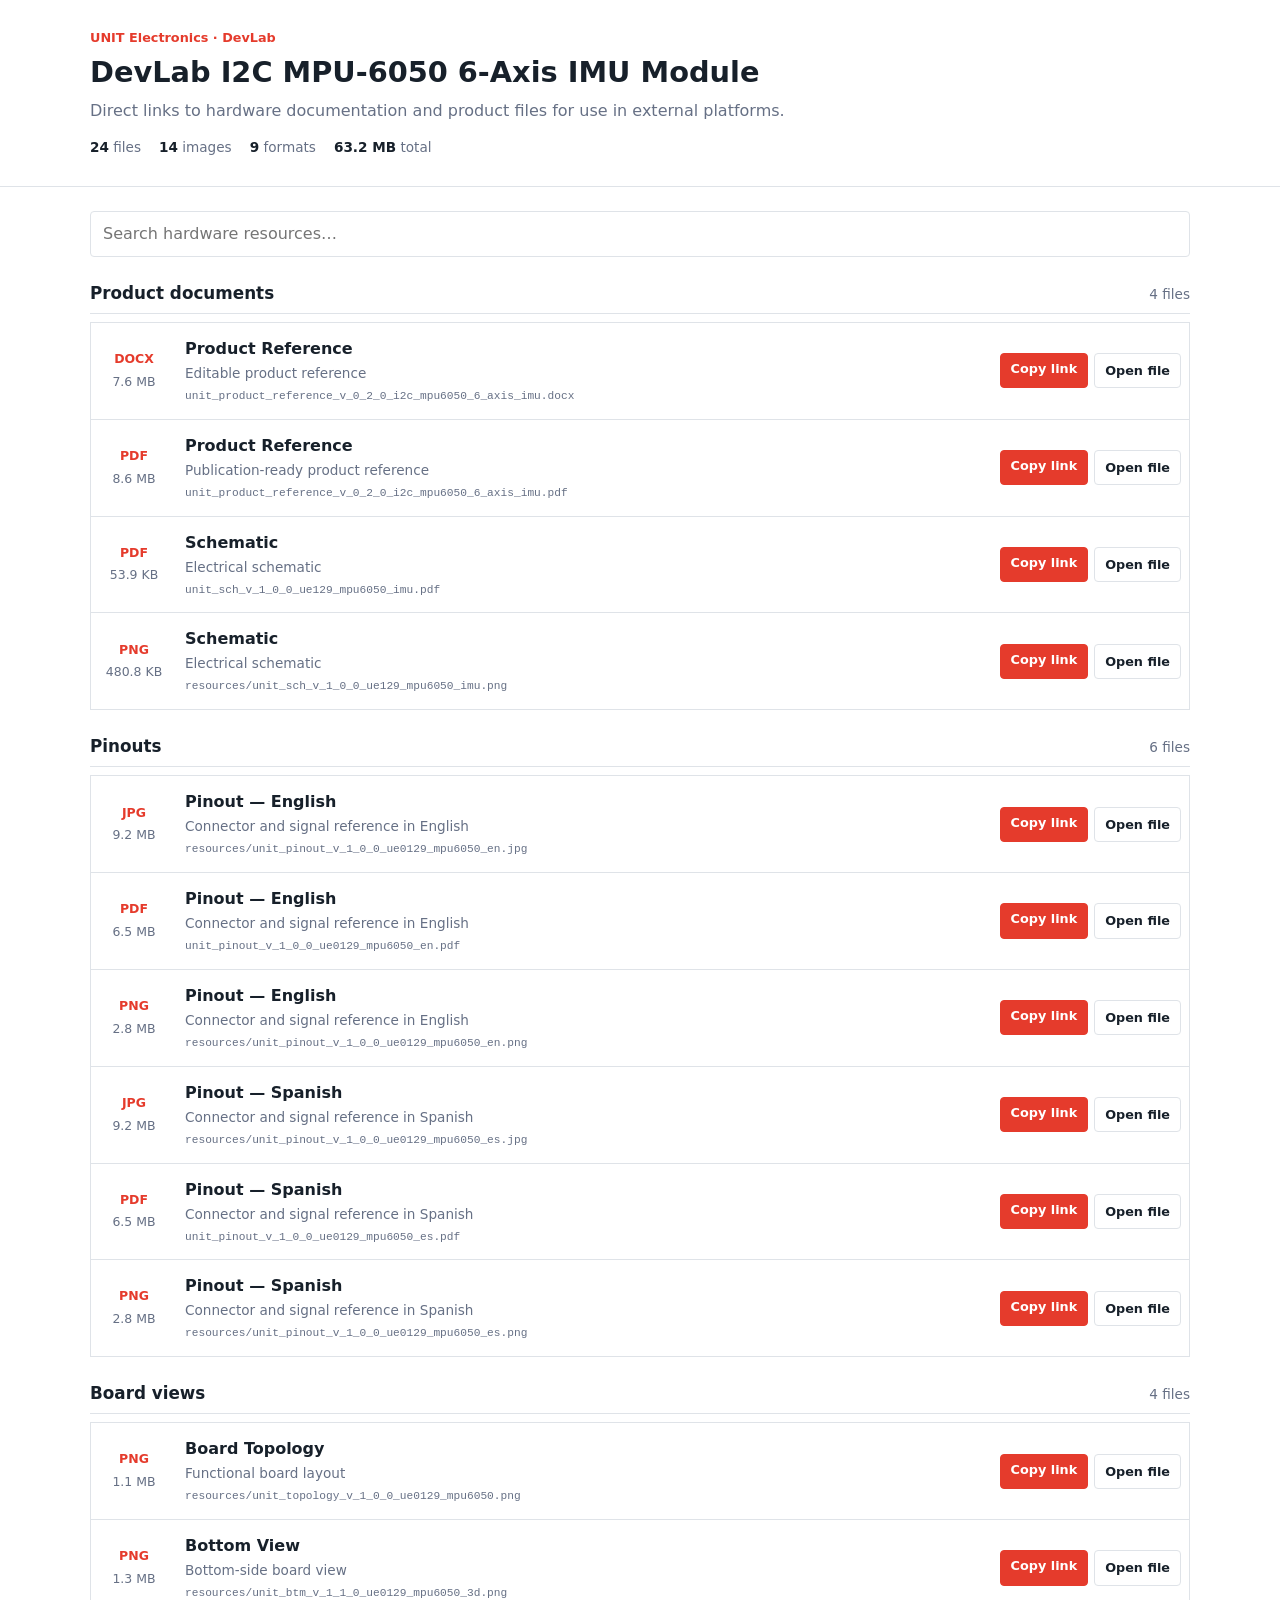
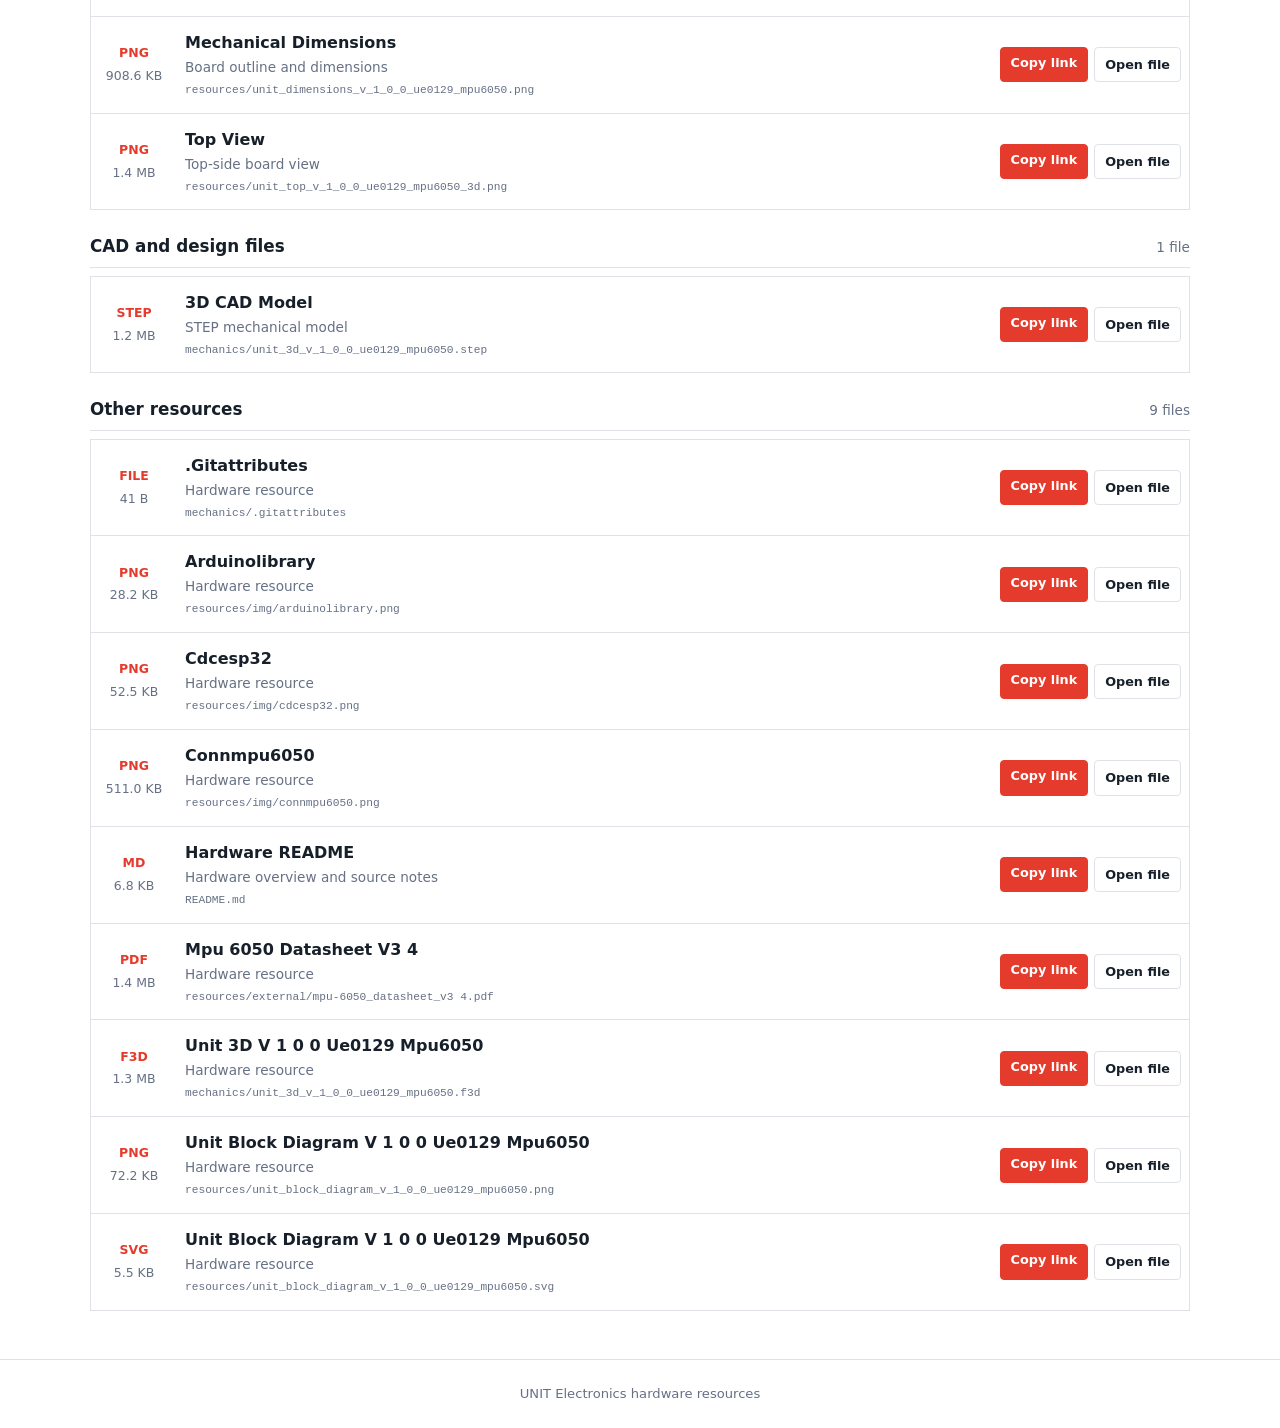
==== commit 21e5c437: "Auto-update hardware documentation [skip ci]" ====
--- a/docs/hardware/index.html
+++ b/docs/hardware/index.html
@@ -139,10 +139,10 @@
       <h1>DevLab I2C MPU-6050 6-Axis IMU Module</h1>
       <p class="subtitle">Direct links to hardware documentation and product files for use in external platforms.</p>
       <div class="summary" aria-label="Resource summary">
-        <span><strong>21</strong> files</span>
+        <span><strong>24</strong> files</span>
         <span><strong>14</strong> images</span>
-        <span><strong>6</strong> formats</span>
-        <span><strong>60.7 MB</strong> total</span>
+        <span><strong>9</strong> formats</span>
+        <span><strong>63.2 MB</strong> total</span>
       </div>
     </div>
   </header>
@@ -399,10 +399,49 @@
       </section>
       <section class="resource-section">
         <div class="section-heading">
+          <h2>CAD and design files</h2>
+          <span>1 file</span>
+        </div>
+        <div class="resource-list">
+        <article class="resource-item" data-search="3d cad model mechanics/unit_3d_v_1_0_0_ue0129_mpu6050.step step mechanical model">
+          <div class="file-meta">
+            <strong class="file-type">STEP</strong>
+            <span class="file-size">1.2 MB</span>
+          </div>
+          <div class="resource-details">
+            <h3>3D CAD Model</h3>
+            <p>STEP mechanical model</p>
+            <code title="mechanics/unit_3d_v_1_0_0_ue0129_mpu6050.step">mechanics/unit_3d_v_1_0_0_ue0129_mpu6050.step</code>
+          </div>
+          <div class="actions">
+            <button class="button primary copy-link" type="button" data-url="mechanics/unit_3d_v_1_0_0_ue0129_mpu6050.step">Copy link</button>
+            <a class="button" href="mechanics/unit_3d_v_1_0_0_ue0129_mpu6050.step" target="_blank" rel="noopener">Open file</a>
+          </div>
+        </article>
+        </div>
+      </section>
+      <section class="resource-section">
+        <div class="section-heading">
           <h2>Other resources</h2>
-          <span>7 files</span>
+          <span>9 files</span>
         </div>
         <div class="resource-list">
+        <article class="resource-item" data-search=".gitattributes mechanics/.gitattributes hardware resource">
+          <div class="file-meta">
+            <strong class="file-type">FILE</strong>
+            <span class="file-size">41 B</span>
+          </div>
+          <div class="resource-details">
+            <h3>.Gitattributes</h3>
+            <p>Hardware resource</p>
+            <code title="mechanics/.gitattributes">mechanics/.gitattributes</code>
+          </div>
+          <div class="actions">
+            <button class="button primary copy-link" type="button" data-url="mechanics/.gitattributes">Copy link</button>
+            <a class="button" href="mechanics/.gitattributes" target="_blank" rel="noopener">Open file</a>
+          </div>
+        </article>
+
         <article class="resource-item" data-search="arduinolibrary resources/img/arduinolibrary.png hardware resource">
           <div class="file-meta">
             <strong class="file-type">PNG</strong>
@@ -454,7 +493,7 @@
         <article class="resource-item" data-search="hardware readme readme.md hardware overview and source notes">
           <div class="file-meta">
             <strong class="file-type">MD</strong>
-            <span class="file-size">6.6 KB</span>
+            <span class="file-size">6.8 KB</span>
           </div>
           <div class="resource-details">
             <h3>Hardware README</h3>
@@ -480,6 +519,22 @@
           <div class="actions">
             <button class="button primary copy-link" type="button" data-url="resources/external/mpu-6050_datasheet_v3%204.pdf">Copy link</button>
             <a class="button" href="resources/external/mpu-6050_datasheet_v3%204.pdf" target="_blank" rel="noopener">Open file</a>
+          </div>
+        </article>
+
+        <article class="resource-item" data-search="unit 3d v 1 0 0 ue0129 mpu6050 mechanics/unit_3d_v_1_0_0_ue0129_mpu6050.f3d hardware resource">
+          <div class="file-meta">
+            <strong class="file-type">F3D</strong>
+            <span class="file-size">1.3 MB</span>
+          </div>
+          <div class="resource-details">
+            <h3>Unit 3D V 1 0 0 Ue0129 Mpu6050</h3>
+            <p>Hardware resource</p>
+            <code title="mechanics/unit_3d_v_1_0_0_ue0129_mpu6050.f3d">mechanics/unit_3d_v_1_0_0_ue0129_mpu6050.f3d</code>
+          </div>
+          <div class="actions">
+            <button class="button primary copy-link" type="button" data-url="mechanics/unit_3d_v_1_0_0_ue0129_mpu6050.f3d">Copy link</button>
+            <a class="button" href="mechanics/unit_3d_v_1_0_0_ue0129_mpu6050.f3d" target="_blank" rel="noopener">Open file</a>
           </div>
         </article>
 
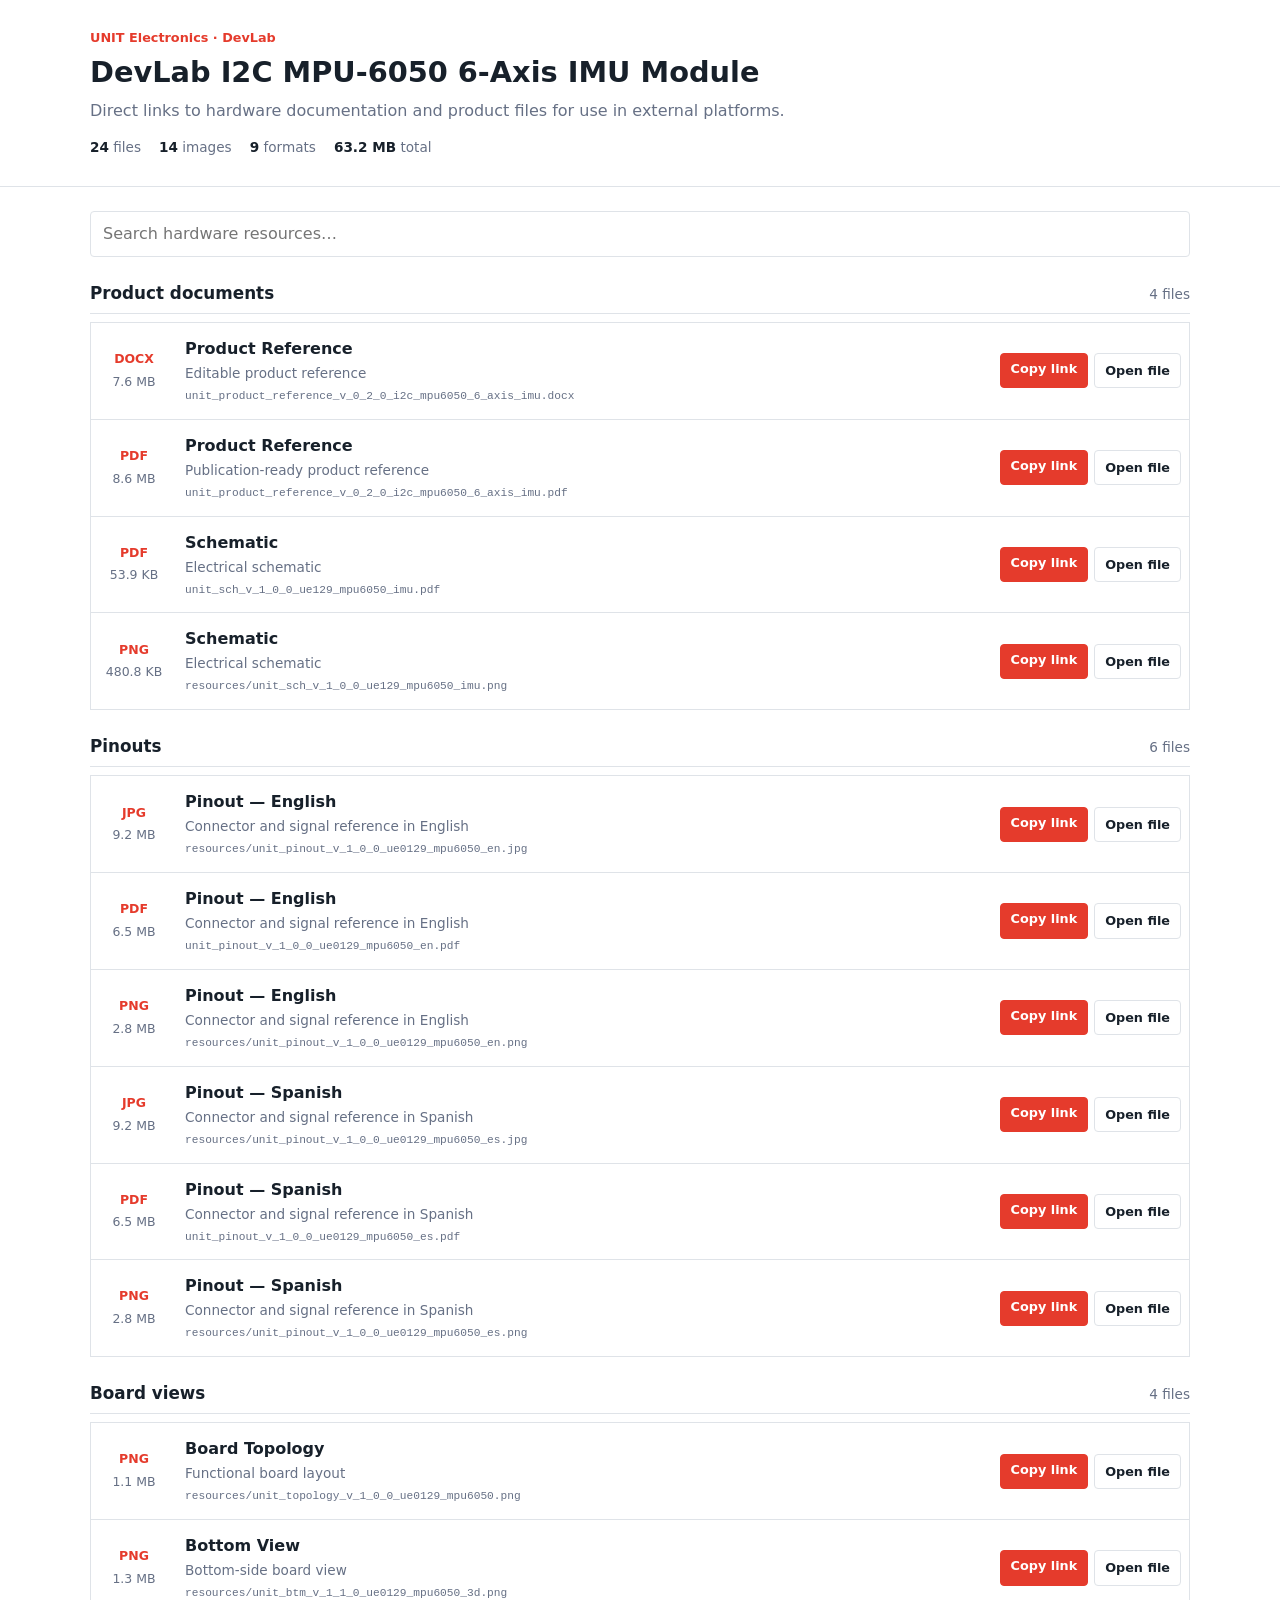
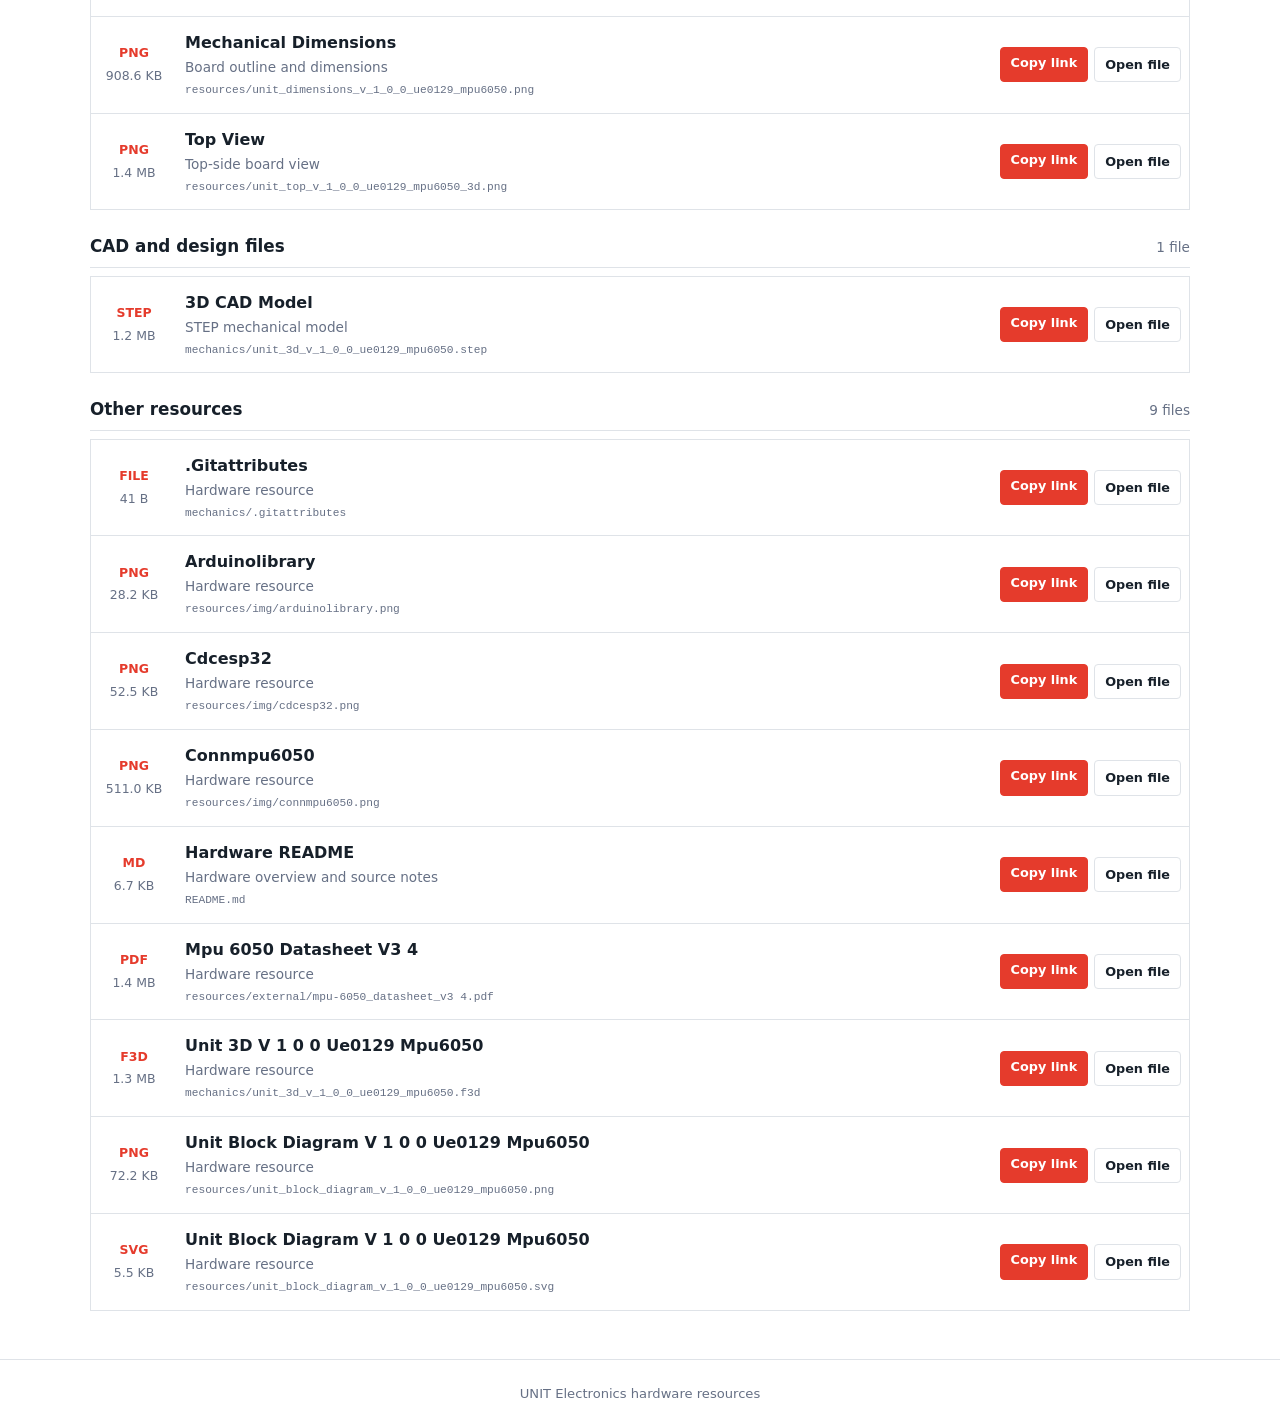
==== commit 786202b0: "Auto-update hardware documentation [skip ci]" ====
--- a/docs/hardware/index.html
+++ b/docs/hardware/index.html
@@ -493,7 +493,7 @@
         <article class="resource-item" data-search="hardware readme readme.md hardware overview and source notes">
           <div class="file-meta">
             <strong class="file-type">MD</strong>
-            <span class="file-size">6.8 KB</span>
+            <span class="file-size">6.7 KB</span>
           </div>
           <div class="resource-details">
             <h3>Hardware README</h3>
